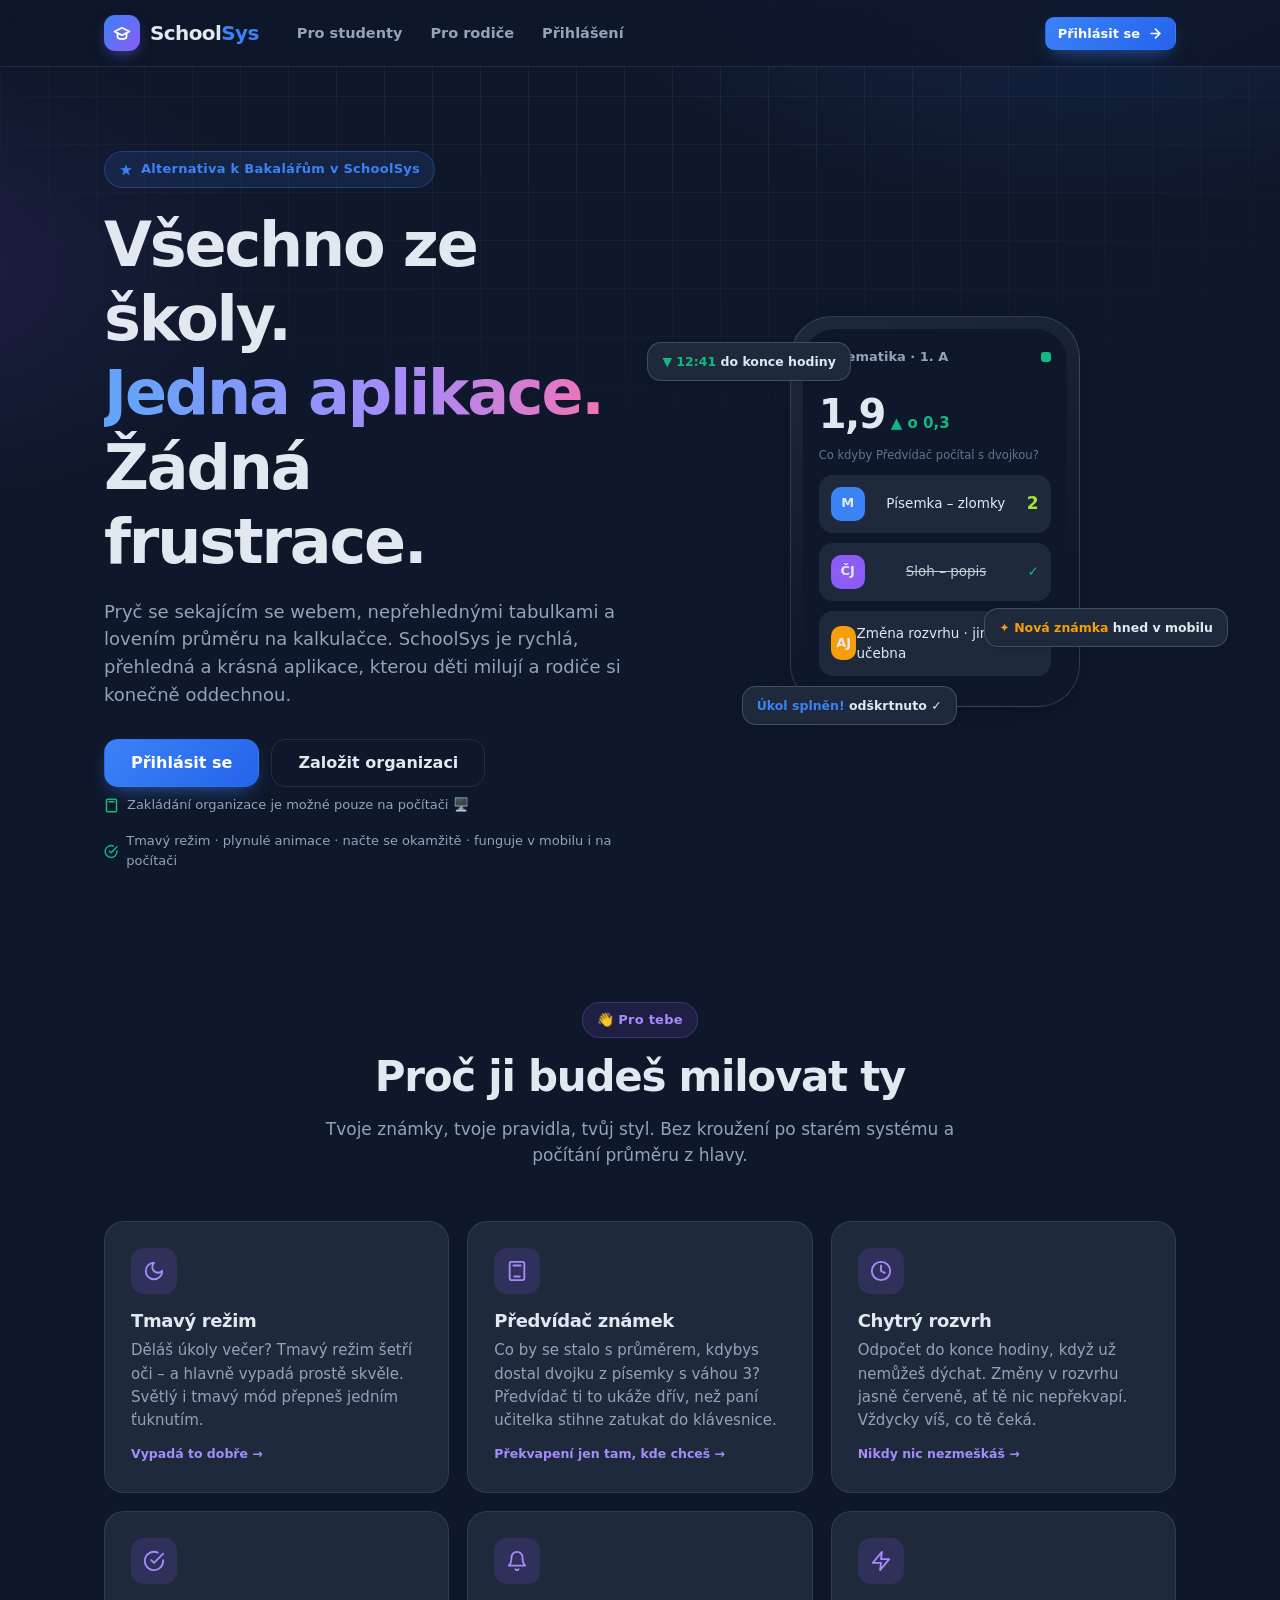
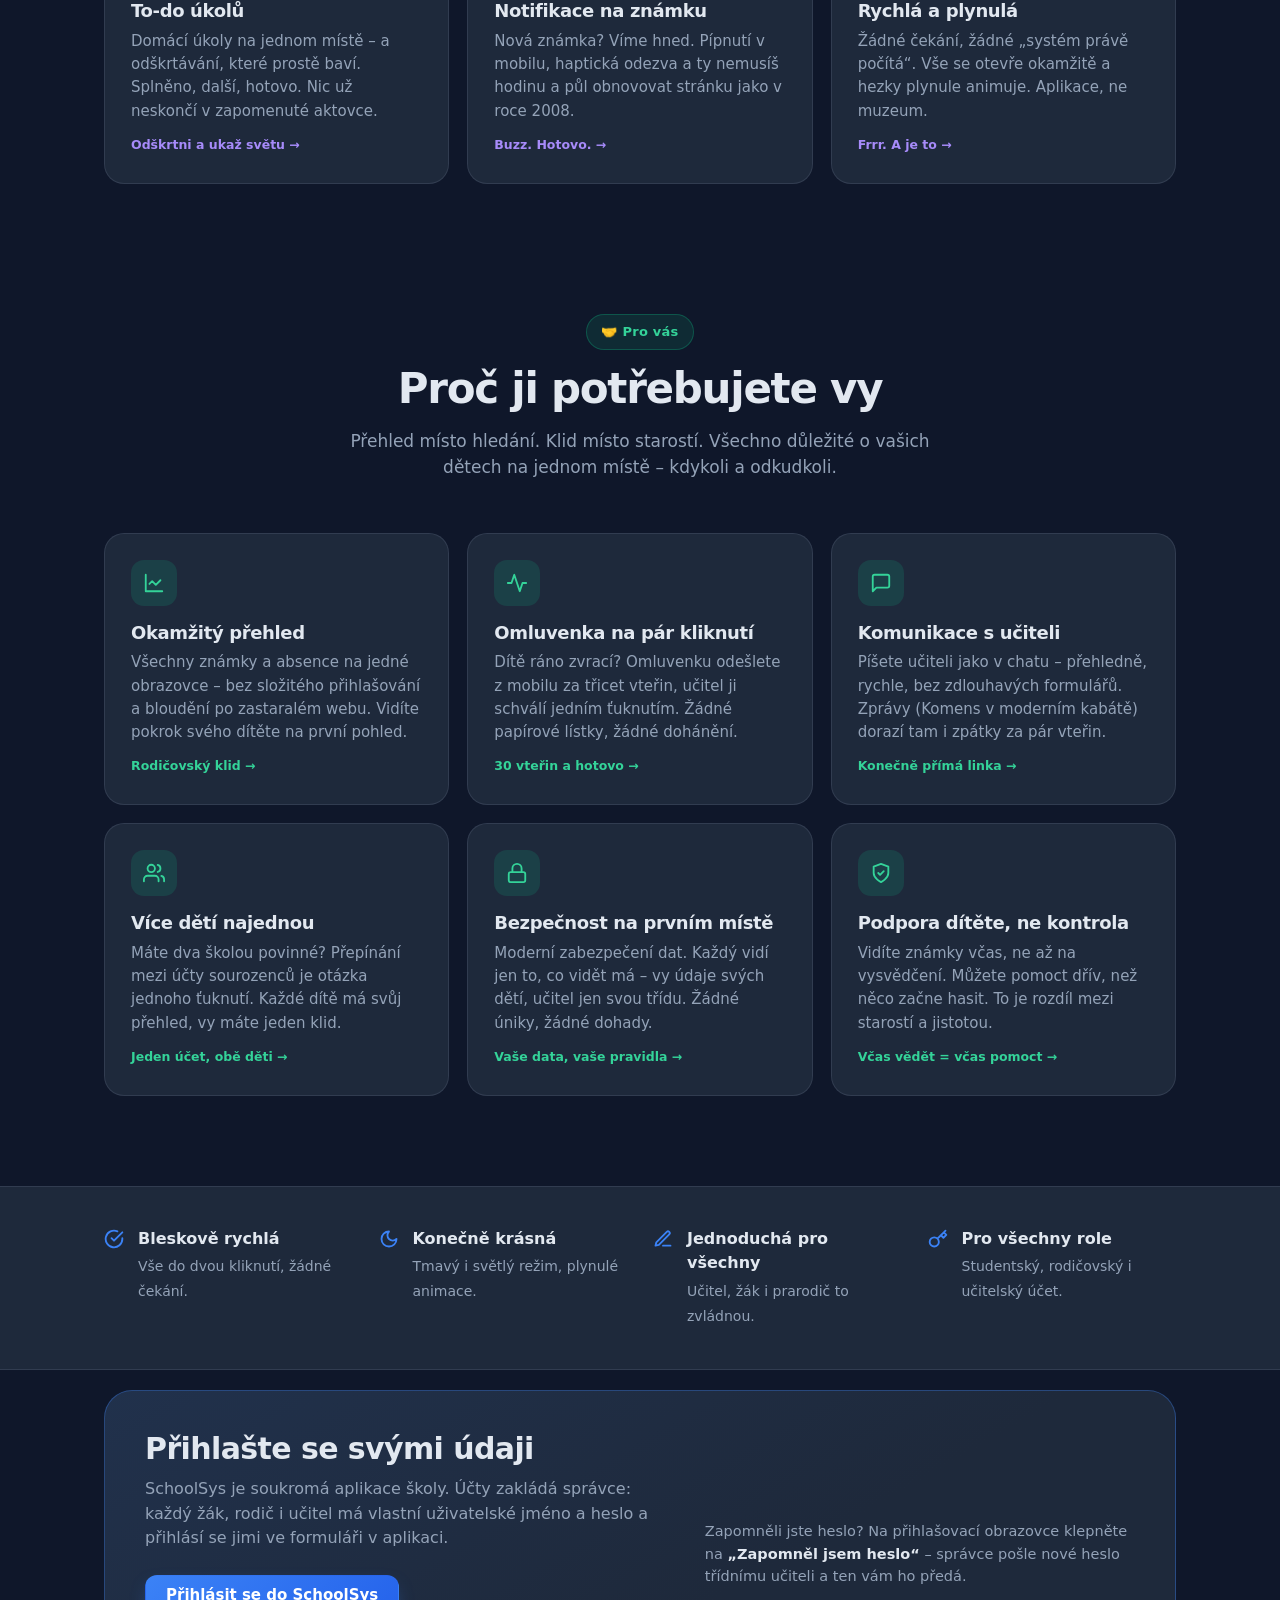
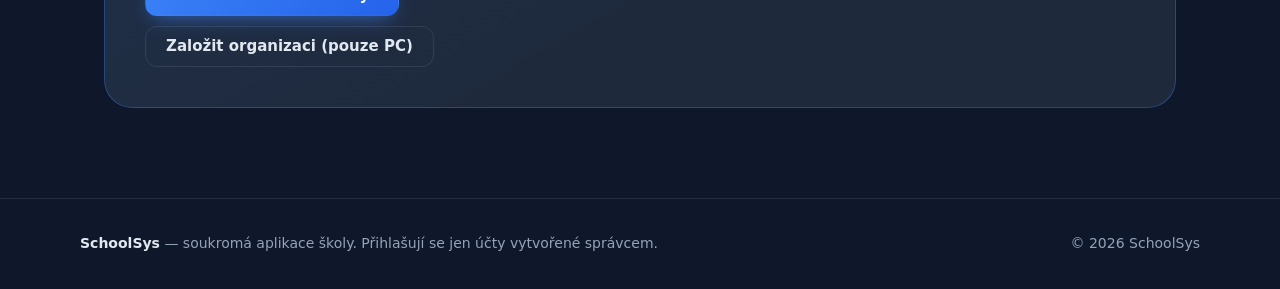
==== index.html @ 69f7406f "Přepracované potvrzení akcí – učitel vidí přehledný zelený box Potvrzeno X / Y s pilulky jmen rodičů" ====
<!DOCTYPE html>
<html lang="cs" data-theme="dark">
<head>
<meta charset="UTF-8">
<meta name="viewport" content="width=device-width, initial-scale=1.0">
<title>SchoolSys – Známky, úkoly a zprávy. Konečně bez frustrace.</title>
<meta name="description" content="SchoolSys je rychlá a krásná alternativa k Bakalářům. Studenti si spočítají průměr jedním ťuknutím, rodiče pošlou omluvenku za pár vteřin, učitelé zapíšou hodinu během přestávky.">
<link rel="stylesheet" href="assets/style.css?v=64">
<link rel="icon" href="data:image/svg+xml,<svg xmlns='http://www.w3.org/2000/svg' viewBox='0 0 100 100'><rect width='100' height='100' rx='26' fill='%233B82F6'/><text x='50' y='68' font-size='52' text-anchor='middle' fill='white' font-family='Arial' font-weight='bold'>S</text></svg>">
<style>
  .store-body ul { margin: 8px 0 0; padding-left: 18px; }
</style>
<script>window.SS_COMMIT_COUNT=45;</script>
</head>
<body class="landing">
<div class="bgfx"></div>
<div class="gridfx"></div>

<header class="lnav">
  <div class="lnav-in">
    <a class="brand" href="#top">
      <span class="logo">
        <svg width="18" height="18" viewBox="0 0 24 24" fill="none" stroke="currentColor" stroke-width="2.4" stroke-linecap="round" stroke-linejoin="round"><path d="M22 10 12 5 2 10l10 5 10-5z"/><path d="M6 12v5c0 1.7 2.7 3 6 3s6-1.3 6-3v-5"/></svg>
      </span>
      <span class="brand-name">School<small>Sys</small></span>
    </a>
    <nav class="lnav-links">
      <a href="#pro-studenty">Pro studenty</a>
      <a href="#pro-rodice">Pro rodiče</a>
      <a href="#demo">Přihlášení</a>
    </nav>
    <div class="lnav-cta">
      <button class="btn btn-primary btn-sm" onclick="location.href='app.html'">
        Přihlásit se
        <svg width="15" height="15" viewBox="0 0 24 24" fill="none" stroke="currentColor" stroke-width="2.5" stroke-linecap="round" stroke-linejoin="round"><path d="M5 12h14"/><path d="m12 5 7 7-7 7"/></svg>
      </button>
    </div>
  </div>
</header>

<!-- ================= HERO ================= -->
<section class="hero" id="top">
  <div>
    <span class="kicker">
      <svg width="14" height="14" viewBox="0 0 24 24" fill="currentColor"><path d="M12 2l2.4 7.2H22l-6 4.6 2.3 7.2-6.3-4.5L5.7 21 8 13.8l-6-4.6h7.6z"/></svg>
      Alternativa k Bakalářům v SchoolSys
    </span>
    <h1>Všechno ze školy.<br><span class="grad">Jedna aplikace.</span><br>Žádná frustrace.</h1>
    <p class="hero-sub">
      Pryč se sekajícím se webem, nepřehlednými tabulkami a lovením průměru na kalkulačce.
      SchoolSys je rychlá, přehledná a krásná aplikace, kterou děti milují a rodiče si konečně oddechnou.
    </p>
    <div class="hero-cta">
      <a class="btn btn-primary btn-lg" href="app.html">Přihlásit se</a>
      <a class="btn btn-ghost btn-lg" href="app.html#/org-request">Založit organizaci</a>
    </div>
    <div class="hero-note" style="margin-top:8px">
      <svg width="15" height="15" viewBox="0 0 24 24" fill="none" stroke="var(--ok)" stroke-width="2.4" stroke-linecap="round" stroke-linejoin="round"><rect x="4" y="2" width="16" height="20" rx="2"/><path d="M8 6h8"/></svg>
      Zakládání organizace je možné pouze na počítači 🖥️
    </div>
    <div class="hero-note">
      <svg width="15" height="15" viewBox="0 0 24 24" fill="none" stroke="var(--ok)" stroke-width="2.4" stroke-linecap="round" stroke-linejoin="round"><path d="M22 11.08V12a10 10 0 1 1-5.93-9.14"/><path d="m22 4-10 10.01-3-3"/></svg>
      Tmavý režim · plynulé animace · načte se okamžitě · funguje v mobilu i na počítači
    </div>
  </div>

  <div class="mock-wrap">
    <div class="mock">
      <div class="mock-screen">
        <div class="mock-top">
          <span class="mock-head">Matematika · 1. A</span>
          <span class="dot"></span>
        </div>
        <div class="mock-avg"><b>1,9</b><span>▲ o 0,3</span></div>
        <div style="font-size:11.5px;color:#64748B;margin-top:2px;">Co kdyby Předvídač počítal s dvojkou?</div>
        <div class="mock-row">
          <span class="subj" style="background:#3B82F6;">M</span>
          <span>Písemka – zlomky</span>
          <span class="g g-2">2</span>
        </div>
        <div class="mock-row">
          <span class="subj" style="background:#8B5CF6;">ČJ</span>
          <span style="opacity:.85;text-decoration:line-through;">Sloh – popis</span>
          <span style="color:#10B981;font-weight:900;">✓</span>
        </div>
        <div class="mock-row">
          <span class="subj" style="background:#F59E0B;">AJ</span>
          <span>Změna rozvrhu · jiná učebna</span>
          <span style="font-size:11px;font-weight:800;color:#FBBF24;">12:41</span>
        </div>
      </div>
    </div>
    <div class="mock-chip c1"><b>▼ 12:41</b> do konce hodiny</div>
    <div class="mock-chip c2"><b>✦ Nová známka</b> hned v mobilu</div>
    <div class="mock-chip c3"><b>Úkol splněn!</b> odškrtnuto ✓</div>
  </div>
</section>

<!-- ================= PRO STUDENTY ================= -->
<section class="sec tone-student" id="pro-studenty">
  <div class="sec-head student-head">
    <span class="kicker">👋 Pro tebe</span>
    <h2>Proč ji budeš milovat ty</h2>
    <p class="sub">Tvoje známky, tvoje pravidla, tvůj styl. Bez kroužení po starém systému a počítání průměru z hlavy.</p>
  </div>
  <div class="feat-grid">
    <div class="feat-card">
      <div class="feat-ic"><svg width="22" height="22" viewBox="0 0 24 24" fill="none" stroke="currentColor" stroke-width="2" stroke-linecap="round" stroke-linejoin="round"><path d="M12 3a6 6 0 0 0 9 9 9 9 0 1 1-9-9Z"/></svg></div>
      <h3>Tmavý režim</h3>
      <p>Děláš úkoly večer? Tmavý režim šetří oči – a hlavně vypadá prostě skvěle. Světlý i tmavý mód přepneš jedním ťuknutím.</p>
      <span class="feat-tag">Vypadá to dobře →</span>
    </div>
    <div class="feat-card">
      <div class="feat-ic"><svg width="22" height="22" viewBox="0 0 24 24" fill="none" stroke="currentColor" stroke-width="2" stroke-linecap="round" stroke-linejoin="round"><rect x="4" y="2" width="16" height="20" rx="2"/><path d="M8 6h8"/><path d="M9 18h6"/></svg></div>
      <h3>Předvídač známek</h3>
      <p>Co by se stalo s průměrem, kdybys dostal dvojku z písemky s váhou 3? Předvídač ti to ukáže dřív, než paní učitelka stihne zatukat do klávesnice.</p>
      <span class="feat-tag">Překvapení jen tam, kde chceš →</span>
    </div>
    <div class="feat-card">
      <div class="feat-ic"><svg width="22" height="22" viewBox="0 0 24 24" fill="none" stroke="currentColor" stroke-width="2" stroke-linecap="round" stroke-linejoin="round"><circle cx="12" cy="12" r="10"/><path d="M12 6v6l4 2"/></svg></div>
      <h3>Chytrý rozvrh</h3>
      <p>Odpočet do konce hodiny, když už nemůžeš dýchat. Změny v rozvrhu jasně červeně, ať tě nic nepřekvapí. Vždycky víš, co tě čeká.</p>
      <span class="feat-tag">Nikdy nic nezmeškáš →</span>
    </div>
    <div class="feat-card">
      <div class="feat-ic"><svg width="22" height="22" viewBox="0 0 24 24" fill="none" stroke="currentColor" stroke-width="2" stroke-linecap="round" stroke-linejoin="round"><path d="M22 11.08V12a10 10 0 1 1-5.93-9.14"/><path d="m22 4-10 10.01-3-3"/></svg></div>
      <h3>To-do úkolů</h3>
      <p>Domácí úkoly na jednom místě – a odškrtávání, které prostě baví. Splněno, další, hotovo. Nic už neskončí v zapomenuté aktovce.</p>
      <span class="feat-tag">Odškrtni a ukaž světu →</span>
    </div>
    <div class="feat-card">
      <div class="feat-ic"><svg width="22" height="22" viewBox="0 0 24 24" fill="none" stroke="currentColor" stroke-width="2" stroke-linecap="round" stroke-linejoin="round"><path d="M6 8a6 6 0 0 1 12 0c0 7 3 9 3 9H3s3-2 3-9"/><path d="M10.3 21a1.94 1.94 0 0 0 3.4 0"/></svg></div>
      <h3>Notifikace na známku</h3>
      <p>Nová známka? Víme hned. Pípnutí v mobilu, haptická odezva a ty nemusíš hodinu a půl obnovovat stránku jako v roce 2008.</p>
      <span class="feat-tag">Buzz. Hotovo. →</span>
    </div>
    <div class="feat-card">
      <div class="feat-ic"><svg width="22" height="22" viewBox="0 0 24 24" fill="none" stroke="currentColor" stroke-width="2" stroke-linecap="round" stroke-linejoin="round"><path d="M13 2 3 14h9l-1 8 10-12h-9l1-8z"/></svg></div>
      <h3>Rychlá a plynulá</h3>
      <p>Žádné čekání, žádné „systém právě počítá“. Vše se otevře okamžitě a hezky plynule animuje. Aplikace, ne muzeum.</p>
      <span class="feat-tag">Frrr. A je to →</span>
    </div>
  </div>
</section>

<!-- ================= PRO RODIČE ================= -->
<section class="sec tone-parent" id="pro-rodice" style="padding-top:40px;">
  <div class="sec-head parent-head">
    <span class="kicker">🤝 Pro vás</span>
    <h2>Proč ji potřebujete vy</h2>
    <p class="sub">Přehled místo hledání. Klid místo starostí. Všechno důležité o vašich dětech na jednom místě – kdykoli a odkudkoli.</p>
  </div>
  <div class="feat-grid">
    <div class="feat-card">
      <div class="feat-ic"><svg width="22" height="22" viewBox="0 0 24 24" fill="none" stroke="currentColor" stroke-width="2" stroke-linecap="round" stroke-linejoin="round"><path d="M3 3v18h18"/><path d="m19 9-5 5-4-4-3 3"/></svg></div>
      <h3>Okamžitý přehled</h3>
      <p>Všechny známky a absence na jedné obrazovce – bez složitého přihlašování a bloudění po zastaralém webu. Vidíte pokrok svého dítěte na první pohled.</p>
      <span class="feat-tag">Rodičovský klid →</span>
    </div>
    <div class="feat-card">
      <div class="feat-ic"><svg width="22" height="22" viewBox="0 0 24 24" fill="none" stroke="currentColor" stroke-width="2" stroke-linecap="round" stroke-linejoin="round"><path d="M22 12h-4l-3 9L9 3l-3 9H2"/></svg></div>
      <h3>Omluvenka na pár kliknutí</h3>
      <p>Dítě ráno zvrací? Omluvenku odešlete z mobilu za třicet vteřin, učitel ji schválí jedním ťuknutím. Žádné papírové lístky, žádné dohánění.</p>
      <span class="feat-tag">30 vteřin a hotovo →</span>
    </div>
    <div class="feat-card">
      <div class="feat-ic"><svg width="22" height="22" viewBox="0 0 24 24" fill="none" stroke="currentColor" stroke-width="2" stroke-linecap="round" stroke-linejoin="round"><path d="M21 15a2 2 0 0 1-2 2H7l-4 4V5a2 2 0 0 1 2-2h14a2 2 0 0 1 2 2z"/></svg></div>
      <h3>Komunikace s učiteli</h3>
      <p>Píšete učiteli jako v chatu – přehledně, rychle, bez zdlouhavých formulářů. Zprávy (Komens v moderním kabátě) dorazí tam i zpátky za pár vteřin.</p>
      <span class="feat-tag">Konečně přímá linka →</span>
    </div>
    <div class="feat-card">
      <div class="feat-ic"><svg width="22" height="22" viewBox="0 0 24 24" fill="none" stroke="currentColor" stroke-width="2" stroke-linecap="round" stroke-linejoin="round"><path d="M17 21v-2a4 4 0 0 0-4-4H5a4 4 0 0 0-4 4v2"/><circle cx="9" cy="7" r="4"/><path d="M23 21v-2a4 4 0 0 0-3-3.87"/><path d="M16 3.13a4 4 0 0 1 0 7.75"/></svg></div>
      <h3>Více dětí najednou</h3>
      <p>Máte dva školou povinné? Přepínání mezi účty sourozenců je otázka jednoho ťuknutí. Každé dítě má svůj přehled, vy máte jeden klid.</p>
      <span class="feat-tag">Jeden účet, obě děti →</span>
    </div>
    <div class="feat-card">
      <div class="feat-ic"><svg width="22" height="22" viewBox="0 0 24 24" fill="none" stroke="currentColor" stroke-width="2" stroke-linecap="round" stroke-linejoin="round"><rect x="3" y="11" width="18" height="11" rx="2"/><path d="M7 11V7a5 5 0 0 1 10 0v4"/></svg></div>
      <h3>Bezpečnost na prvním místě</h3>
      <p>Moderní zabezpečení dat. Každý vidí jen to, co vidět má – vy údaje svých dětí, učitel jen svou třídu. Žádné úniky, žádné dohady.</p>
      <span class="feat-tag">Vaše data, vaše pravidla →</span>
    </div>
    <div class="feat-card">
      <div class="feat-ic"><svg width="22" height="22" viewBox="0 0 24 24" fill="none" stroke="currentColor" stroke-width="2" stroke-linecap="round" stroke-linejoin="round"><path d="M12 22s8-4 8-10V5l-8-3-8 3v7c0 6 8 10 8 10z"/><path d="m9 12 2 2 4-4"/></svg></div>
      <h3>Podpora dítěte, ne kontrola</h3>
      <p>Vidíte známky včas, ne až na vysvědčení. Můžete pomoct dřív, než něco začne hasit. To je rozdíl mezi starostí a jistotou.</p>
      <span class="feat-tag">Včas vědět = včas pomoct →</span>
    </div>
  </div>
</section>

<!-- reassurance -->
<div class="band">
  <div class="band-in">
    <div class="band-item">
      <svg class="band-ic" width="20" height="20" viewBox="0 0 24 24" fill="none" stroke="currentColor" stroke-width="2.2" stroke-linecap="round" stroke-linejoin="round"><path d="m22 4-10 10.01-3-3"/><path d="M22 11.08V12a10 10 0 1 1-5.93-9.14"/></svg>
      <div><b>Bleskově rychlá</b><span>Vše do dvou kliknutí, žádné čekání.</span></div>
    </div>
    <div class="band-item">
      <svg class="band-ic" width="20" height="20" viewBox="0 0 24 24" fill="none" stroke="currentColor" stroke-width="2.2" stroke-linecap="round" stroke-linejoin="round"><path d="M12 3a6 6 0 0 0 9 9 9 9 0 1 1-9-9Z"/></svg>
      <div><b>Konečně krásná</b><span>Tmavý i světlý režim, plynulé animace.</span></div>
    </div>
    <div class="band-item">
      <svg class="band-ic" width="20" height="20" viewBox="0 0 24 24" fill="none" stroke="currentColor" stroke-width="2.2" stroke-linecap="round" stroke-linejoin="round"><path d="M12 20h9"/><path d="M16.5 3.5a2.1 2.1 0 0 1 3 3L7 19l-4 1 1-4Z"/></svg>
      <div><b>Jednoduchá pro všechny</b><span>Učitel, žák i prarodič to zvládnou.</span></div>
    </div>
    <div class="band-item">
      <svg class="band-ic" width="20" height="20" viewBox="0 0 24 24" fill="none" stroke="currentColor" stroke-width="2.2" stroke-linecap="round" stroke-linejoin="round"><path d="M21 2l-2 2m-7.6 7.6a5.5 5.5 0 1 1-7.78 7.78 5.5 5.5 0 0 1 7.78-7.78Zm0 0L15.5 7.5m0 0 3 3L22 7l-3-3m-3.5 3.5L19 4"/></svg>
      <div><b>Pro všechny role</b><span>Studentský, rodičovský i učitelský účet.</span></div>
    </div>
  </div>
</div>

<!-- demo / přihlášení -->
<section class="demo" id="demo">
  <div class="demo-card">
    <div>
      <h2>Přihlašte se svými údaji</h2>
      <p>SchoolSys je soukromá aplikace školy. Účty zakládá správce: každý žák, rodič i učitel má vlastní uživatelské jméno a heslo a přihlásí se jimi ve formuláři v aplikaci.</p>
      <div class="demo-acts">
        <a class="btn btn-primary" href="app.html">Přihlásit se do SchoolSys</a>
        <a class="btn btn-ghost" href="app.html#/org-request">Založit organizaci (pouze PC)</a>
      </div>
    </div>
    <div>
      <p style="font-size:14.5px;color:var(--muted)">Zapomněli jste heslo? Na přihlašovací obrazovce klepněte na <b style="color:var(--text)">„Zapomněl jsem heslo“</b> – správce pošle nové heslo třídnímu učiteli a ten vám ho předá.</p>
    </div>
  </div>
</section>

<footer class="footer">
  <div class="footer-in">
    <span><b style="color:var(--text)">SchoolSys</b> — soukromá aplikace školy. Přihlašují se jen účty vytvořené správcem.</span>
    <span>© 2026 SchoolSys</span>
  </div>
</footer>

<script>
  // smooth scroll for anchor links
  document.querySelectorAll('a[href^="#"]').forEach(a => {
    a.addEventListener('click', e => {
      const el = document.querySelector(a.getAttribute('href'));
      if (el) { e.preventDefault(); el.scrollIntoView({ behavior: 'smooth' }); }
    });
  });
</script>
</body>
</html>
---- assets/style.css ----
/* ============================================================
   SchoolSys — design system
   Dark: bg #0F172A · cards #1E293B · accent #3B82F6
   Light: bg #F1F5F9 · cards #FFFFFF · border #E2E8F0
   ============================================================ */

:root {
  --accent: #3B82F6;
  --accent-2: #8B5CF6;
  --ok: #10B981;
  --bad: #EF4444;
  --warn: #F59E0B;
  --info: #06B6D4;
  --r-sm: 10px;
  --r-md: 14px;
  --r-lg: 20px;
  --r-xl: 28px;
  --shadow: 0 10px 30px -12px rgba(2, 6, 23, 0.45);
  --shadow-sm: 0 2px 10px -4px rgba(2, 6, 23, 0.25);
  --font: "Inter", "Segoe UI", system-ui, -apple-system, Roboto, "Helvetica Neue", Arial, sans-serif;
}

html[data-theme="dark"] {
  --bg: #0F172A;
  --bg-soft: #0B1120;
  --surface: #1E293B;
  --surface-2: #273549;
  --surface-3: #31415a;
  --border: rgba(148, 163, 184, 0.16);
  --text: #E2E8F0;
  --muted: #94A3B8;
  --row-hover: rgba(148, 163, 184, 0.07);
  color-scheme: dark;
}

html[data-theme="light"] {
  --bg: #F1F5F9;
  --bg-soft: #E2E8F0;
  --surface: #FFFFFF;
  --surface-2: #F8FAFC;
  --surface-3: #EEF2F7;
  --border: #E2E8F0;
  --text: #0F172A;
  --muted: #64748B;
  --row-hover: rgba(15, 23, 42, 0.04);
  color-scheme: light;
}

* { box-sizing: border-box; }
html, body { margin: 0; padding: 0; }
body {
  font-family: var(--font);
  background: var(--bg);
  color: var(--text);
  line-height: 1.55;
  -webkit-font-smoothing: antialiased;
  transition: background 0.25s ease, color 0.25s ease;
}
img { max-width: 100%; }
a { color: var(--accent); text-decoration: none; }
button { font-family: inherit; }
h1, h2, h3, h4 { line-height: 1.2; margin: 0; font-weight: 800; letter-spacing: -0.02em; }
p { margin: 0; }
::selection { background: rgba(59, 130, 246, 0.35); }

/* ---------- shared buttons ---------- */
.btn {
  display: inline-flex; align-items: center; justify-content: center; gap: 8px;
  border: 1px solid transparent; cursor: pointer; white-space: nowrap;
  font-weight: 700; font-size: 15px; line-height: 1;
  padding: 12px 20px; border-radius: 12px;
  transition: transform 0.12s ease, background 0.15s ease, box-shadow 0.15s ease, border-color 0.15s ease, color 0.15s ease;
  user-select: none;
}
.btn:active { transform: translateY(1px) scale(0.99); }
.btn-primary { background: linear-gradient(135deg, var(--accent), #2563EB); color: #fff; box-shadow: 0 8px 20px -8px rgba(59,130,246,0.7); }
.btn-primary:hover { filter: brightness(1.08); }
.btn-ghost { background: transparent; color: var(--text); border-color: var(--border); }
.btn-ghost:hover { background: var(--surface-2); }
.btn-soft { background: var(--surface-2); color: var(--text); }
.btn-soft:hover { background: var(--surface-3); }
.btn-ok { background: var(--ok); color: #fff; }
.btn-ok:hover { filter: brightness(1.05); }
.btn-bad { background: var(--bad); color: #fff; }
.btn-bad:hover { filter: brightness(1.08); }
.btn-sm { padding: 8px 12px; font-size: 13px; border-radius: 9px; }
.btn-lg { padding: 15px 26px; font-size: 16px; border-radius: 14px; }
.btn[disabled] { opacity: 0.45; pointer-events: none; }
.icon-btn {
  display: inline-flex; align-items: center; justify-content: center;
  width: 38px; height: 38px; border-radius: 10px; cursor: pointer;
  background: var(--surface-2); color: var(--text); border: 1px solid var(--border);
  transition: background 0.15s ease;
}
.icon-btn:hover { background: var(--surface-3); }
.icon-btn.sm { width: 30px; height: 30px; border-radius: 8px; }

/* ---------- chips / badges ---------- */
.chip {
  display: inline-flex; align-items: center; gap: 6px;
  padding: 5px 11px; border-radius: 999px; font-size: 12.5px; font-weight: 700;
  background: var(--surface-2); color: var(--muted); border: 1px solid var(--border);
}
.chip-ok { background: rgba(16,185,129,0.14); color: var(--ok); border-color: transparent; }
.chip-bad { background: rgba(239,68,68,0.14); color: var(--bad); border-color: transparent; }
.chip-warn { background: rgba(245,158,11,0.14); color: var(--warn); border-color: transparent; }
.chip-info { background: rgba(6,182,212,0.14); color: var(--info); border-color: transparent; }
.chip-accent { background: rgba(59,130,246,0.14); color: var(--accent); border-color: transparent; }
/* barevná čipka učebny v rozvrhu (zkratka typu „A607“) */
.room-chip {
  display: inline-flex; align-items: center; justify-content: center;
  border-radius: 7px; color: #fff; font-weight: 800; letter-spacing: 0.3px;
  vertical-align: middle; line-height: 1; white-space: nowrap; flex: 0 0 auto;
}
.badge-dot { position: relative; }
.badge-dot::after {
  content: attr(data-n); position: absolute; top: -4px; right: -6px;
  background: var(--bad); color: #fff; font-size: 10.5px; font-weight: 800;
  border-radius: 999px; padding: 1px 5px; min-width: 15px; text-align: center;
}

/* ---------- landing ---------- */
.landing { min-height: 100vh; }
.landing .bgfx {
  position: fixed; inset: 0; z-index: -2;
  background:
    radial-gradient(900px 500px at 85% -10%, rgba(59,130,246,0.16), transparent 60%),
    radial-gradient(700px 400px at -10% 30%, rgba(139,92,246,0.12), transparent 60%),
    var(--bg);
}
.landing .gridfx {
  position: fixed; inset: 0; z-index: -1; opacity: 0.5; pointer-events: none;
  background-image: linear-gradient(var(--border) 1px, transparent 1px), linear-gradient(90deg, var(--border) 1px, transparent 1px);
  background-size: 48px 48px;
  mask-image: radial-gradient(ellipse 90% 70% at 50% 0%, black 30%, transparent 75%);
  -webkit-mask-image: radial-gradient(ellipse 90% 70% at 50% 0%, black 30%, transparent 75%);
}
.lnav {
  position: sticky; top: 0; z-index: 50; backdrop-filter: blur(14px);
  background: color-mix(in srgb, var(--bg) 78%, transparent);
  border-bottom: 1px solid var(--border);
}
.lnav-in { max-width: 1120px; margin: 0 auto; padding: 14px 24px; display: flex; align-items: center; gap: 18px; }
.brand { display: flex; align-items: center; gap: 10px; font-weight: 900; font-size: 20px; letter-spacing: -0.03em; color: var(--text); }
.brand .logo {
  width: 36px; height: 36px; border-radius: 11px; display: grid; place-items: center; color: #fff;
  background: linear-gradient(135deg, #3B82F6, #8B5CF6);
  box-shadow: 0 6px 16px -6px rgba(99, 102, 241, 0.8);
}
.brand small { color: var(--accent); font-size: inherit; }   /* stejné písmo jako School – žádné zmenšování */
.brand .brand-name { display: inline-flex; align-items: baseline; }
.lnav-links { display: flex; gap: 4px; margin-left: 8px; }
.lnav-links a { color: var(--muted); font-weight: 600; font-size: 14.5px; padding: 8px 12px; border-radius: 9px; }
.lnav-links a:hover { color: var(--text); background: var(--surface-2); }
.lnav-cta { margin-left: auto; display: flex; gap: 10px; align-items: center; }

.hero { max-width: 1120px; margin: 0 auto; padding: 84px 24px 40px; display: grid; grid-template-columns: 1.05fr 0.95fr; gap: 56px; align-items: center; }
.kicker {
  display: inline-flex; align-items: center; gap: 8px; padding: 7px 14px; border-radius: 999px;
  background: rgba(59,130,246,0.12); color: var(--accent); font-weight: 800; font-size: 13px;
  border: 1px solid rgba(59,130,246,0.3); margin-bottom: 20px; letter-spacing: 0.02em;
}
.hero h1 { font-size: clamp(38px, 5.2vw, 62px); font-weight: 900; letter-spacing: -0.035em; }
.hero h1 .grad { background: linear-gradient(90deg, #60A5FA, #A78BFA 60%, #F472B6); -webkit-background-clip: text; background-clip: text; color: transparent; }
.hero-sub { font-size: 18px; color: var(--muted); margin-top: 18px; max-width: 520px; }
.hero-cta { display: flex; gap: 12px; margin-top: 30px; flex-wrap: wrap; align-items: center; }
.hero-note { margin-top: 16px; font-size: 13px; color: var(--muted); display: flex; gap: 8px; align-items: center; }

/* phone mock */
.mock-wrap { position: relative; }
.mock {
  width: 290px; margin: 0 auto; border-radius: 42px; padding: 12px; position: relative;
  background: linear-gradient(160deg, #1E293B, #0F172A 70%);
  border: 1px solid rgba(148,163,184,0.25); box-shadow: var(--shadow);
  animation: floaty 6s ease-in-out infinite;
}
@keyframes floaty { 0%,100% { transform: translateY(0) rotate(-0.4deg); } 50% { transform: translateY(-12px) rotate(0.6deg); } }
.mock-screen { border-radius: 32px; background: #0F172A; padding: 18px 16px; color: #E2E8F0; overflow: hidden; }
.mock-top { display: flex; justify-content: space-between; align-items: center; margin-bottom: 16px; }
.mock-top .dot { width: 10px; height: 10px; border-radius: 3px; background: #10B981; }
.mock-head { font-size: 13px; color: #94A3B8; font-weight: 700; }
.mock-avg { display: flex; align-items: baseline; gap: 6px; }
.mock-avg b { font-size: 40px; font-weight: 900; letter-spacing: -0.04em; }
.mock-avg span { color: #10B981; font-weight: 800; font-size: 15px; }
.mock-row { display: flex; justify-content: space-between; align-items: center; padding: 12px; border-radius: 14px; background: #1E293B; margin-top: 10px; font-size: 13.5px; }
.mock-row .subj { width: 34px; height: 34px; border-radius: 10px; display: grid; place-items: center; font-weight: 900; font-size: 13px; }
.mock-row .g { font-weight: 900; font-size: 17px; }
.g-1 { color: #34D399; } .g-2 { color: #A3E635; } .g-3 { color: #FBBF24; } .g-4 { color: #F87171; } .g-5 { color: #EF4444; }
.mock-chip { position: absolute; background: #1E293B; border: 1px solid rgba(148,163,184,0.3); padding: 9px 14px; border-radius: 14px; font-size: 12.5px; font-weight: 700; color: #E2E8F0; box-shadow: var(--shadow-sm); animation: floaty 5s ease-in-out infinite; }
.mock-chip.c1 { top: 26px; left: -46px; } .mock-chip.c1 b { color: #10B981; }
.mock-chip.c2 { bottom: 60px; right: -52px; animation-delay: 1.4s; } .mock-chip.c2 b { color: #F59E0B; }
.mock-chip.c3 { bottom: -18px; left: 10%; animation-delay: 2.6s; } .mock-chip.c3 b { color: #3B82F6; }

/* sections */
.sec { max-width: 1120px; margin: 0 auto; padding: 90px 24px; }
.sec-head { text-align: center; max-width: 640px; margin: 0 auto 52px; }
.sec-head .sub { color: var(--muted); margin-top: 14px; font-size: 17px; }
.sec-head h2 { font-size: clamp(28px, 3.6vw, 42px); letter-spacing: -0.03em; }
.sec-head .kicker { margin-bottom: 14px; }
.student-head .kicker { background: rgba(139,92,246,0.12); color: #A78BFA; border-color: rgba(139,92,246,0.3); }
.parent-head .kicker { background: rgba(16,185,129,0.12); color: #34D399; border-color: rgba(16,185,129,0.3); }

.feat-grid { display: grid; grid-template-columns: repeat(auto-fit, minmax(300px, 1fr)); gap: 18px; }
.feat-card {
  background: var(--surface); border: 1px solid var(--border); border-radius: var(--r-lg);
  padding: 26px; transition: transform 0.18s ease, border-color 0.18s ease, box-shadow 0.18s ease;
}
.feat-card:hover { transform: translateY(-4px); border-color: rgba(59,130,246,0.4); box-shadow: var(--shadow); }
.feat-ic {
  width: 46px; height: 46px; border-radius: 13px; display: grid; place-items: center; margin-bottom: 16px;
}
.feat-card h3 { font-size: 18px; margin-bottom: 8px; }
.feat-card p { color: var(--muted); font-size: 15px; }
.tone-student .feat-ic { background: rgba(139,92,246,0.16); color: #A78BFA; }
.tone-parent .feat-ic { background: rgba(16,185,129,0.16); color: #34D399; }
.feat-tag { display: inline-block; margin-top: 12px; font-size: 12.5px; font-weight: 800; }
.tone-student .feat-tag { color: #A78BFA; }
.tone-parent .feat-tag { color: #34D399; }

/* reassurance band */
.band { background: var(--surface); border-block: 1px solid var(--border); }
.band-in { max-width: 1120px; margin: 0 auto; padding: 40px 24px; display: grid; grid-template-columns: repeat(auto-fit, minmax(220px, 1fr)); gap: 26px; }
.band-item { display: flex; gap: 14px; align-items: flex-start; }
.band-ic { color: var(--accent); flex: 0 0 auto; margin-top: 2px; }
.band-item b { display: block; margin-bottom: 3px; }
.band-item span { color: var(--muted); font-size: 14px; }

/* demo box */
.demo { max-width: 1120px; margin: 0 auto; padding: 20px 24px 90px; }
.demo-card {
  background: linear-gradient(150deg, color-mix(in srgb, var(--accent) 9%, var(--surface)), var(--surface) 60%);
  border: 1px solid rgba(59,130,246,0.35); border-radius: var(--r-xl); padding: 40px;
  display: grid; grid-template-columns: 1.1fr 0.9fr; gap: 34px; align-items: center;
}
.demo-card h2 { font-size: clamp(22px, 2.6vw, 30px); }
.demo-card p { color: var(--muted); margin-top: 10px; }
.demo-acts { display: flex; gap: 10px; flex-wrap: wrap; margin-top: 24px; }
.cred-list { list-style: none; margin: 0; padding: 0; font-size: 14px; display: grid; gap: 10px; }
.cred-list li { display: flex; align-items: center; gap: 10px; background: var(--surface); border: 1px solid var(--border); padding: 10px 14px; border-radius: 12px; }
.cred-list .k { font-weight: 800; color: var(--accent); min-width: 104px; }
.cred-list code { background: var(--surface-2); padding: 2px 8px; border-radius: 6px; font-size: 13px; color: var(--text); }
.footer { border-top: 1px solid var(--border); padding: 34px 24px; color: var(--muted); font-size: 14px; }
.footer-in { max-width: 1120px; margin: 0 auto; display: flex; justify-content: space-between; gap: 18px; flex-wrap: wrap; }
details.store { margin-top: 18px; font-size: 14px; }
details.store summary { cursor: pointer; font-weight: 700; color: var(--accent); }
.store-body { background: var(--surface); border: 1px solid var(--border); border-radius: 14px; padding: 18px; margin-top: 10px; color: var(--muted); }
.store-body b { color: var(--text); }

/* ---------- app shell ---------- */
.topbar {
  position: sticky; top: 0; z-index: 40;
  display: flex; align-items: center; gap: 14px;
  padding: 10px 18px; background: var(--surface); border-bottom: 1px solid var(--border);
  backdrop-filter: blur(12px);
}
.topbar .brand { font-size: 17px; }
.topbar .brand .logo { width: 30px; height: 30px; border-radius: 9px; font-size: 15px; }
.user-pill { margin-left: auto; display: flex; align-items: center; gap: 10px; }
.ava {
  width: 34px; height: 34px; border-radius: 50%; display: grid; place-items: center;
  font-weight: 900; font-size: 14px; color: #fff;
  background: linear-gradient(135deg, #3B82F6, #8B5CF6);
}
.user-meta { line-height: 1.2; text-align: right; }
.user-meta b { display: block; font-size: 13.5px; }
.user-meta span { font-size: 11.5px; color: var(--muted); font-weight: 600; }

.layout { display: grid; grid-template-columns: 236px 1fr; min-height: calc(100vh - 58px); }
.sidebar {
  border-right: 1px solid var(--border); background: var(--surface);
  padding: 16px 12px; position: sticky; top: 58px; height: calc(100vh - 58px); overflow-y: auto;
}
.side-label { font-size: 11px; font-weight: 800; text-transform: uppercase; letter-spacing: 0.09em; color: var(--muted); padding: 12px 12px 6px; }
.nav-item {
  display: flex; align-items: center; gap: 11px; width: 100%; text-align: left;
  padding: 10px 12px; border-radius: 11px; color: var(--muted); font-weight: 700; font-size: 14.5px;
  background: transparent; border: none; cursor: pointer; margin-bottom: 2px;
  transition: background 0.13s ease, color 0.13s ease;
}
.nav-item svg { flex: 0 0 auto; }
.nav-item:hover { background: var(--surface-2); color: var(--text); }
.nav-item.active { background: rgba(59,130,246,0.14); color: var(--accent); }
.nav-item .nav-n { margin-left: auto; }

/* ☰ menu na mobilu: tlačítko vedle loga + zatemnění za zásuvkou */
.nav-menu-btn { display: none; }
.nav-backdrop {
  position: fixed; inset: 0; z-index: 74; background: rgba(2, 6, 23, 0.55);
  opacity: 0; pointer-events: none; transition: opacity 0.2s ease;
}
body.nav-open .nav-backdrop { opacity: 1; pointer-events: auto; }

.main { padding: 26px 28px 60px; min-width: 0; }
.page-head { display: flex; align-items: flex-end; justify-content: space-between; gap: 16px; margin-bottom: 22px; flex-wrap: wrap; }
.page-head h1 { font-size: 26px; }
.page-head .sub { color: var(--muted); margin-top: 4px; font-size: 14.5px; }
.page-acts { display: flex; gap: 10px; flex-wrap: wrap; }

/* cards & grids */
.card { background: var(--surface); border: 1px solid var(--border); border-radius: var(--r-md); padding: 20px; }
.card + .card { margin-top: 16px; }
.card-title { font-size: 15.5px; font-weight: 800; display: flex; align-items: center; gap: 8px; margin-bottom: 14px; flex-wrap: wrap; row-gap: 6px; }
.grid { display: grid; gap: 16px; }
.grid-2 { grid-template-columns: repeat(auto-fit, minmax(320px, 1fr)); }
.grid-3 { grid-template-columns: repeat(auto-fit, minmax(250px, 1fr)); }
.grid-4 { grid-template-columns: repeat(auto-fit, minmax(180px, 1fr)); }
.stat {
  background: var(--surface); border: 1px solid var(--border); border-radius: var(--r-md);
  padding: 18px; display: flex; gap: 14px; align-items: center;
}
.stat .s-ic { width: 42px; height: 42px; border-radius: 12px; display: grid; place-items: center; flex: 0 0 auto; }
.stat b { font-size: 24px; display: block; line-height: 1.1; letter-spacing: -0.02em; }
.stat span { color: var(--muted); font-size: 12.5px; font-weight: 600; }

.avg-big { font-size: 34px; font-weight: 900; letter-spacing: -0.04em; line-height: 1; }
.delta-up { color: var(--ok); font-weight: 800; }
.delta-down { color: var(--bad); font-weight: 800; }

/* tables */
.tbl-wrap { overflow-x: auto; }
table.tbl { width: 100%; border-collapse: collapse; font-size: 14px; min-width: 560px; }
.tbl th { text-align: left; font-size: 12px; text-transform: uppercase; letter-spacing: 0.06em; color: var(--muted); font-weight: 800; padding: 9px 10px; border-bottom: 1px solid var(--border); white-space: nowrap; }
.tbl td { padding: 10px; border-bottom: 1px solid var(--border); vertical-align: middle; }
.tbl tbody tr:hover { background: var(--row-hover); }
.tbl .num { text-align: center; font-weight: 800; }
.tbl .grade-big { display: inline-grid; place-items: center; width: 30px; height: 30px; border-radius: 9px; font-weight: 900; font-size: 15px; background: var(--surface-2); }

/* grade colors */
.grad-1 { color: #34D399; } .grad-2 { color: #A3E635; } .grad-3 { color: #FBBF24; }
.grad-4 { color: #F87171; } .grad-5 { color: #EF4444; }
.g-cell { display: inline-grid; place-items: center; min-width: 32px; height: 32px; padding: 0 6px; border-radius: 8px; font-weight: 900; background: var(--surface-2); cursor: pointer; border: 1px solid var(--border); transition: transform .1s ease, border-color .12s ease; }
.g-cell:hover { transform: scale(1.12); border-color: var(--accent); }
.g-cell.sel { border-color: var(--accent); box-shadow: 0 0 0 2px rgba(59,130,246,0.35); }
.g-cell.s-n { font-size: 11px; }
.g-letter { font-weight: 900; }

/* attendance statuses */
.st-p { color: var(--ok); }
.st-a { color: var(--bad); }
.st-l { color: var(--warn); }
.st-e { color: var(--info); }
.att-pill { display: inline-flex; align-items: center; justify-content: center; min-width: 74px; height: 30px; padding: 0 10px; border-radius: 9px; font-size: 12.5px; font-weight: 800; cursor: pointer; border: 1px solid transparent; }
.att-pill.p { background: rgba(16,185,129,0.14); color: var(--ok); }
.att-pill.a { background: rgba(239,68,68,0.14); color: var(--bad); }
.att-pill.l { background: rgba(245,158,11,0.14); color: var(--warn); }
.att-pill.e { background: rgba(6,182,212,0.14); color: var(--info); }

/* forms */
.field { display: flex; flex-direction: column; gap: 6px; margin-bottom: 12px; }
.field label { font-size: 13px; font-weight: 700; color: var(--muted); }
.field input, .field select, .field textarea, input.txt, select.sel, textarea.ta {
  background: var(--surface-2); border: 1px solid var(--border); color: var(--text);
  border-radius: 10px; padding: 10px 12px; font-size: 14.5px; font-family: inherit; outline: none;
  min-height: 44px; line-height: 1.3;
  transition: border-color .15s ease, box-shadow .15s ease;
}
/* kompaktní výběry uvnitř tabulek zůstanou malé */
select.sel.g-sel, select.sel.rt-cell { min-height: auto; }
input.txt.rt-time { min-height: 36px; }
textarea.ta { min-height: 44px; }
.field input:focus, .field select:focus, .field textarea:focus, input.txt:focus, select.sel:focus, textarea.ta:focus { border-color: var(--accent); box-shadow: 0 0 0 3px rgba(59,130,246,0.2); }
.field-row { display: grid; grid-template-columns: 1fr 1fr; gap: 12px; }
.field-row-3 { display: grid; grid-template-columns: repeat(3, 1fr); gap: 12px; }
.form-row-btns { display: flex; gap: 10px; margin-top: 8px; flex-wrap: wrap; }

/* login */
.login-wrap { min-height: 100vh; display: grid; place-items: center; padding: 30px 18px; }
.login-card { width: 100%; max-width: 430px; }
.login-brand { display: flex; justify-content: center; margin-bottom: 8px; }
.login-card h1 { text-align: center; font-size: 24px; margin-bottom: 4px; }
.login-sub { text-align: center; color: var(--muted); font-size: 14.5px; margin-bottom: 22px; }
.demo-logins { margin-top: 18px; border-top: 1px dashed var(--border); padding-top: 16px; }
.demo-logins b { font-size: 12.5px; color: var(--muted); display: block; margin-bottom: 10px; }
.demo-btn {
  width: 100%; display: flex; align-items: center; justify-content: space-between; gap: 10px;
  background: var(--surface-2); border: 1px solid var(--border); border-radius: 12px;
  padding: 11px 14px; margin-bottom: 8px; cursor: pointer; color: var(--text); text-align: left; font-size: 14px;
  transition: border-color .15s ease, transform .1s ease;
}
.demo-btn:hover { border-color: var(--accent); transform: translateX(2px); }
.demo-btn .who { display: flex; gap: 10px; align-items: center; font-weight: 700; }
.demo-btn .who span { color: var(--muted); font-weight: 600; font-size: 12.5px; display: block; }
.demo-btn .go { color: var(--accent); font-weight: 900; }

/* lists / rows */
.list { display: grid; gap: 10px; }
.list-row {
  display: flex; align-items: center; gap: 12px; background: var(--surface);
  border: 1px solid var(--border); border-radius: 12px; padding: 13px 15px;
}
.list-row:hover { border-color: rgba(59,130,246,0.4); }
.list-row .grow { flex: 1; min-width: 0; }
.list-row .row-title { font-weight: 800; font-size: 14.5px; }
.list-row .row-sub { color: var(--muted); font-size: 13px; margin-top: 2px; }
.subj-badge { width: 36px; height: 36px; border-radius: 10px; display: grid; place-items: center; font-weight: 900; font-size: 13px; color: #fff; flex: 0 0 auto; }

/* message bubbles */
.thread { display: flex; flex-direction: column; gap: 10px; }
.msg { max-width: 78%; padding: 11px 15px; border-radius: 15px; font-size: 14.5px; line-height: 1.45; }
.msg.me { align-self: flex-end; background: linear-gradient(135deg, #3B82F6, #2563EB); color: #fff; border-bottom-right-radius: 5px; }
.msg.them { align-self: flex-start; background: var(--surface-2); border: 1px solid var(--border); border-bottom-left-radius: 5px; }
.msg .meta { font-size: 11px; opacity: 0.75; margin-top: 5px; display: flex; gap: 8px; align-items: center; }
.read-tick { color: #BFDBFE; }
.compose { display: flex; gap: 10px; margin-top: 16px; }
.compose textarea { flex: 1; resize: none; }

/* pills for recipients */
/* ---- Žák · Známky (karty, akordeon, předvídač) ---- */
.zk-grid3 { display: grid; grid-template-columns: repeat(3, 1fr); gap: 16px; align-items: start; }
.zk-panel { background: var(--surface); border: 1px solid var(--border); border-radius: 14px; padding: 14px; }
.zk-panel-title { font-weight: 900; font-size: 15px; margin-bottom: 10px; color: var(--accent); }
.zk-list { display: grid; gap: 10px; }
.zk-card { display: flex; align-items: center; gap: 12px; background: var(--surface); border: 1px solid var(--border); border-left: 4px solid var(--accent); border-radius: 12px; padding: 11px 13px; }
.zk-card.zk-plan { border-left-color: var(--warn); opacity: .85; }
.zk-grade { display: inline-grid; place-items: center; min-width: 38px; height: 38px; border-radius: 10px; font-weight: 900; font-size: 17px; background: var(--surface-2); border: 1px solid var(--border); }
.zk-grade.sm { min-width: 30px; height: 30px; font-size: 14px; border-radius: 8px; }
.zk-grade.grad-1 { color: #10B981; border-color: rgba(16,185,129,.4); background: rgba(16,185,129,.1); }
.zk-grade.grad-2 { color: #84CC16; border-color: rgba(132,204,22,.4); background: rgba(132,204,22,.1); }
.zk-grade.grad-3 { color: #F59E0B; border-color: rgba(245,158,11,.4); background: rgba(245,158,11,.1); }
.zk-grade.grad-4 { color: #F97316; border-color: rgba(249,115,22,.4); background: rgba(249,115,22,.1); }
.zk-grade.grad-5 { color: #EF4444; border-color: rgba(239,68,68,.4); background: rgba(239,68,68,.1); }
.zk-mid { flex: 1; min-width: 0; }
.zk-subj { font-weight: 800; font-size: 14px; color: var(--accent); }
.zk-title { font-size: 13.5px; font-weight: 600; }
.zk-note { font-size: 11.5px; color: var(--muted); margin-top: 2px; }
.zk-meta { text-align: right; font-size: 12px; color: var(--muted); display: grid; gap: 2px; }
.zk-w { color: var(--accent); font-weight: 700; }
.zk-acc { background: var(--surface); border: 1px solid var(--border); border-radius: 12px; margin-bottom: 10px; overflow: hidden; }
.zk-acc-head { display: flex; align-items: center; gap: 10px; width: 100%; padding: 13px 14px; background: none; border: 0; cursor: pointer; text-align: left; }
.zk-acc-subj { font-weight: 900; font-size: 14.5px; }
.zk-acc-meta { margin-left: auto; font-size: 12.5px; color: var(--muted); white-space: nowrap; }
.zk-acc-meta b { color: var(--text); }
.zk-chev { transition: transform .15s ease; color: var(--muted); }
.zk-acc.open .zk-chev { transform: rotate(90deg); }
.zk-acc-body { display: none; border-top: 1px solid var(--border); }
.zk-acc.open .zk-acc-body { display: block; }
.zk-row { display: flex; align-items: center; gap: 11px; padding: 10px 14px; border-bottom: 1px solid var(--border); }
.zk-row:last-child { border-bottom: 0; }
.zk-subpick { display: flex; flex-wrap: wrap; gap: 7px; padding: 12px 14px; }
.zk-pred-box { background: var(--surface); border: 1px solid var(--border); border-radius: 12px; padding: 13px 14px; margin-bottom: 10px; }
.zk-lbl { font-size: 11.5px; font-weight: 800; text-transform: uppercase; letter-spacing: .04em; color: var(--muted); margin: 8px 0 6px; }
.zk-lbl:first-child { margin-top: 0; }
.zk-seg { display: flex; flex-wrap: wrap; gap: 6px; }
.zk-seg-b { min-width: 42px; height: 38px; padding: 0 10px; border-radius: 9px; border: 1px solid var(--border); background: var(--surface-2); color: var(--text); font-weight: 800; font-size: 14.5px; cursor: pointer; }
.zk-seg-b.on { background: var(--accent); border-color: var(--accent); color: #fff; }
.zk-seg-b.wb { min-width: 36px; height: 32px; font-size: 13px; }
.zk-avgbar { display: flex; justify-content: space-between; gap: 10px; background: rgba(59,130,246,.12); border: 1px solid rgba(59,130,246,.35); border-radius: 10px; padding: 11px 14px; font-size: 14px; }
.zk-avgbar b { font-size: 16px; }
@media (max-width: 980px) { .zk-grid3 { grid-template-columns: 1fr; } }
/* ---- Heslo s okem ---- */
.pass-wrap { position: relative; display: flex; }
.pass-wrap input { flex: 1; padding-right: 44px !important; }
.pass-eye { position: absolute; right: 6px; top: 50%; transform: translateY(-50%); background: none; border: 0; cursor: pointer; color: var(--muted); display: grid; place-items: center; width: 34px; height: 34px; border-radius: 8px; }
.pass-eye:hover { color: var(--accent); background: var(--surface-2); }
/* ---- Mobil: docházka karty ---- */
.mob-abs-list { display: grid; gap: 10px; }
.mob-abs { border: 1px solid var(--border); border-radius: 11px; padding: 11px 12px; }
.mob-abs.risk { border-color: var(--bad); }
.mob-abs-head { display: flex; align-items: center; gap: 10px; }
.mob-abs-break { margin-top: 7px; font-size: 12.5px; color: var(--muted); padding-left: 44px; }
/* ---- Mobil/obecně: řádek login/heslo ---- */
.mob-cred-line { display: flex; align-items: center; gap: 10px; padding: 9px 0; border-bottom: 1px solid var(--border); }
.mob-cred-line:last-child { border-bottom: 0; }
.mob-cred-line > span { min-width: 64px; font-weight: 800; font-size: 13px; color: var(--muted); }
.mob-cred-line code.mono { flex: 1; word-break: break-all; }
/* ---- Mobil: karty v Resetování hesel ---- */
.mob-cred { border: 1px solid var(--border); border-radius: 11px; padding: 12px 13px; margin-bottom: 10px; }
.mob-cred-head { display: flex; align-items: center; gap: 10px; margin-bottom: 6px; }
.mob-cred-logins { border-top: 1px dashed var(--border); padding-top: 4px; }
.mob-cred-btns { display: flex; flex-direction: column; gap: 8px; margin-top: 10px; }
.mob-cred-btns .btn { width: 100%; }
@media (min-width: 1024px) {
  .mob-cred-btns { flex-direction: row; }
  .mob-cred-btns .btn { width: auto; flex: 0 0 auto; }
}
/* ---- Modál: tlačítka pod sebou na mobilu ---- */
.modal-btn-col { display: flex; flex-direction: column; gap: 9px; }
.modal-btn-col .btn { width: 100%; }
@media (min-width: 1024px) {
  .modal-btn-col { flex-direction: row; flex-wrap: wrap; }
  .modal-btn-col .btn { width: auto; }
}
.rcpt-pill {
  display: inline-flex; align-items: center; gap: 7px; padding: 8px 13px; border-radius: 999px;
  background: var(--surface-2); border: 1px solid var(--border); cursor: pointer;
  font-size: 13.5px; font-weight: 700; color: var(--muted);
}
.rcpt-pill.active { background: rgba(59,130,246,0.16); border-color: var(--accent); color: var(--accent); }
.rcpt-row { display: flex; gap: 8px; flex-wrap: wrap; margin-bottom: 14px; }

/* schedule day pills: swipeable single row (no orphaned wrap on mobile) */
.day-pills { flex-wrap: nowrap; overflow-x: auto; scrollbar-width: none; -webkit-overflow-scrolling: touch; padding-bottom: 4px; margin-bottom: 10px; }
.day-pills::-webkit-scrollbar { display: none; }
.day-pills .rcpt-pill { flex: 0 0 auto; white-space: nowrap; }

/* schedule */
.day-grid { display: grid; gap: 8px; }
.lesson {
  display: grid; grid-template-columns: 74px auto minmax(0, 1fr); gap: 14px; align-items: center;
  background: var(--surface); border: 1px solid var(--border); border-radius: 13px; padding: 12px 16px;
  position: relative; overflow: hidden;
}
.lesson .grow { min-width: 0; }
.lesson .time { font-size: 12px; color: var(--muted); font-weight: 700; line-height: 1.4; }
.lesson .subj-badge { width: 42px; height: 42px; }
.lesson.now { border-color: var(--accent); background: linear-gradient(90deg, rgba(59,130,246,0.12), var(--surface)); }
.lesson .count { font-weight: 900; font-size: 14px; }
.lesson .prog { position: absolute; left: 0; bottom: 0; height: 3px; background: var(--accent); }
.lesson.sub { border-color: rgba(245,158,11,0.55); background: rgba(245,158,11,0.08); }
.lesson.free { opacity: 0.55; }
/* změna v rozvrhu (odpadlá / změna) = výrazná červená */
.lesson.chg { border-color: rgba(239,68,68,0.6); background: rgba(239,68,68,0.07); }
.lesson.chg .prog { background: var(--bad); }
/* drobné ikonky před zkratkou předmětu v rozvrhu: ✓ zapsáno, 📖 úkol, ! písemka */
.l-badge-cell { display: flex; align-items: center; gap: 6px; min-width: 0; flex: 0 0 auto; }
.l-ics { display: flex; flex-direction: column; gap: 3px; flex: 0 0 auto; }
.l-ic {
  width: 20px; height: 20px; border-radius: 6px; display: grid; place-items: center;
  font-size: 11px; font-weight: 900; line-height: 1; border: 1px solid transparent;
}
.l-ic.g-ok { background: rgba(16,185,129,0.16); color: var(--ok); }
.l-ic.g-book { background: rgba(59,130,246,0.16); color: var(--accent); }
.l-ic.g-bad { background: rgba(239,68,68,0.18); color: var(--bad); }
/* blokace mobilních zařízení */
.device-block {
  position: fixed; inset: 0; z-index: 999; display: grid; place-items: center;
  background: var(--bg); padding: 24px; text-align: center;
}
.device-block-in { max-width: 460px; }
.device-block-ic {
  width: 68px; height: 68px; border-radius: 20px; margin: 0 auto 18px; display: grid; place-items: center;
  background: rgba(245,158,11,0.14); color: var(--warn); border: 1px solid rgba(245,158,11,0.35);
}
.device-block h1 { font-size: 24px; margin-bottom: 10px; }
.device-block p { color: var(--muted); font-size: 15px; }

/* tabs */
.tabs { display: flex; gap: 6px; border-bottom: 1px solid var(--border); margin-bottom: 18px; overflow-x: auto; }
.tab {
  padding: 10px 16px; font-weight: 700; font-size: 14px; color: var(--muted); cursor: pointer;
  border-bottom: 2.5px solid transparent; margin-bottom: -1px; white-space: nowrap; background: none; border-top: none; border-left: none; border-right: none;
}
.tab.active { color: var(--accent); border-bottom-color: var(--accent); }

/* modal + toast */
.overlay { position: fixed; inset: 0; background: rgba(2, 6, 23, 0.6); backdrop-filter: blur(3px); z-index: 90; display: grid; place-items: center; padding: 20px; animation: fadeIn 0.15s ease; }
.modal { background: var(--surface); border: 1px solid var(--border); border-radius: var(--r-lg); padding: 22px; width: 100%; max-width: 520px; max-height: 86vh; overflow-y: auto; box-shadow: var(--shadow); animation: popIn 0.18s ease; }
.modal.wide { max-width: 720px; }
.modal h3 { margin-bottom: 14px; font-size: 19px; }
@keyframes fadeIn { from { opacity: 0; } }
@keyframes popIn { from { opacity: 0; transform: scale(0.96) translateY(8px); } }
#toasts { position: fixed; top: 74px; right: 16px; z-index: 120; display: grid; gap: 10px; max-width: 340px; }
.toast {
  background: var(--surface); border: 1px solid var(--border); border-left: 4px solid var(--accent);
  border-radius: 12px; padding: 12px 16px; font-size: 14px; font-weight: 600; box-shadow: var(--shadow);
  animation: slideInT 0.22s ease; display: flex; gap: 10px; align-items: center;
}
.toast.ok { border-left-color: var(--ok); } .toast.bad { border-left-color: var(--bad); } .toast.warn { border-left-color: var(--warn); }
@keyframes slideInT { from { opacity: 0; transform: translateY(-10px); } }

.empty { text-align: center; color: var(--muted); padding: 34px 16px; font-size: 14.5px; }
.empty b { display: block; color: var(--text); font-size: 16px; margin-bottom: 4px; }

.risk { background: rgba(239,68,68,0.1); }
.warn-line { display: flex; gap: 8px; align-items: center; background: rgba(245,158,11,0.1); border: 1px solid rgba(245,158,11,0.35); color: #FBBF24; border-radius: 12px; padding: 10px 14px; font-size: 13.5px; font-weight: 600; margin-bottom: 12px; }
.ok-line { display: flex; gap: 8px; align-items: center; background: rgba(16,185,129,0.1); border: 1px solid rgba(16,185,129,0.35); color: #34D399; border-radius: 12px; padding: 10px 14px; font-size: 13.5px; font-weight: 600; margin-bottom: 12px; }

.seg { display: inline-flex; background: var(--surface-2); border: 1px solid var(--border); border-radius: 11px; padding: 3px; gap: 2px; }
.seg button { border: none; background: transparent; color: var(--muted); font-weight: 700; font-size: 13px; padding: 7px 13px; border-radius: 8px; cursor: pointer; }
.seg button.on { background: var(--surface); color: var(--accent); box-shadow: var(--shadow-sm); }

.small-note { font-size: 12.5px; color: var(--muted); margin-top: 8px; }

/* výběr barvy předmětu (kroužky) */
.subj-col {
  width: 30px; height: 30px; border-radius: 50%; border: 2px solid transparent; cursor: pointer;
  padding: 0; flex: 0 0 auto; transition: transform .12s ease, box-shadow .12s ease;
  box-shadow: 0 0 0 1px rgba(0,0,0,.25);
}
.subj-col:hover { transform: scale(1.15); }
.subj-col.sel { box-shadow: 0 0 0 2.5px var(--surface), 0 0 0 4.5px var(--accent); transform: scale(1.1); }
.mono { font-family: ui-monospace, "Cascadia Mono", Consolas, monospace; }

::-webkit-scrollbar { width: 10px; height: 10px; }
::-webkit-scrollbar-thumb { background: var(--surface-3); border-radius: 999px; }
::-webkit-scrollbar-track { background: transparent; }

/* ============================================================
   RESPONZIVITA – tablet a mobil
   ============================================================ */
.nav-item { position: relative; } /* pro odznáček notifikace u spodní lišty */

/* --- střední: tablet / mobil na šířku ----------------------- */
@media (max-width: 980px) {
  .hero { grid-template-columns: 1fr; padding-top: 48px; gap: 56px; text-align: center; }
  .hero-sub { margin-inline: auto; }
  .hero-cta { justify-content: center; }
  .hero-note { justify-content: center; }
  .mock-wrap { order: -1; }
  .sec { padding: 60px 18px; }
  .demo { padding: 14px 18px 56px; }
  .demo-card { grid-template-columns: 1fr; padding: 26px 20px; }
  .demo-card h2 { font-size: 24px; }
  /* plovoucí „notifikační“ čipy zůstanou v tabletové šířce u telefonu, ať nic nepřetéká ven */
  .mock-chip.c1 { left: calc(50% - 145px - 26px); top: 12px; }
  .mock-chip.c2 { right: calc(50% - 145px - 26px); }
  .mock-chip.c3 { left: calc(50% - 100px); }

  /* aplikace: jedna sloupec, navigace = pás pod horní lištou */
  .layout { grid-template-columns: 1fr; }
  /* horní lišta se v užším okně zalomí – ikonky se nikdy nepřekrývají (i na PC/tabletu) */
  .topbar { flex-wrap: wrap; row-gap: 6px; padding: 8px 12px; gap: 8px; }
  .topbar .brand { flex-shrink: 1; min-width: 0; white-space: nowrap; }
  .user-pill { flex-shrink: 0; margin-left: auto; }
  .icon-btn { width: 36px; height: 36px; }
  .sidebar {
    position: sticky; top: 57px; z-index: 30; height: auto;
    display: flex; align-items: center; gap: 4px;
    overflow-x: auto; overflow-y: hidden;
    border-right: none; border-bottom: 1px solid var(--border);
    padding: 6px 8px; scrollbar-width: none;
    -webkit-overflow-scrolling: touch; scroll-snap-type: x proximity;
  }
  .sidebar::-webkit-scrollbar { display: none; }
  .side-label { display: none; }
  .nav-item {
    flex: 0 0 auto; width: auto; min-height: 44px; padding: 10px 14px;
    font-size: 13.5px; scroll-snap-align: start;
  }
  .nav-item.active { box-shadow: inset 0 0 0 1px rgba(59,130,246,0.45); }
  .main { padding: 20px 16px 54px; }
  .page-head h1 { font-size: 23px; }
}

/* --- telefon na výšku: navigace dole, velké cíle pro palec --- */
@media (max-width: 640px) {
  .lnav-links { display: none; }
  .lnav-in { padding: 12px 14px; gap: 10px; }
  .hero { padding: 34px 16px 10px; gap: 44px; }
  .hero h1 { font-size: 38px; }
  .hero-sub { font-size: 16px; }
  .mock { max-width: calc(100vw - 32px); }
  .mock-chip.c1 { left: calc(50% - 155px); top: 6px; }
  .mock-chip.c2 { right: calc(50% - 155px); }
  .mock-chip.c3 { left: calc(50% - 92px); bottom: -10px; }
  .demo-acts .btn { flex: 1 1 auto; justify-content: center; }

  /* horní lišta – kompaktní; při velkém množství ikonek se zalomí na 2. řádek,
     nikdy se nepřekrývají */
  .topbar { padding: 6px 8px; gap: 6px; row-gap: 6px; flex-wrap: wrap; }
  .topbar .brand { font-size: 15px; flex-shrink: 1; min-width: 0; }
  .topbar .brand .logo { width: 27px; height: 27px; }
  .user-pill { gap: 5px; flex-shrink: 0; margin-left: auto; }
  .user-meta { display: none; }
  .ava { width: 28px; height: 28px; font-size: 12px; }
  .icon-btn { width: 35px; height: 35px; }

  /* navigace = zásuvka zleva; otevře ji ☰ vedle loga, zavře křížek/pozadí/Esc */
  .nav-menu-btn { display: inline-flex; }
  .sidebar {
    position: fixed; top: 0; left: 0; bottom: 0; z-index: 80;
    width: min(300px, 86vw); height: 100%;
    display: flex; flex-direction: column; align-items: stretch; justify-content: flex-start;
    gap: 2px; overflow-y: auto; overflow-x: hidden;
    padding: calc(16px + env(safe-area-inset-top)) 12px calc(28px + env(safe-area-inset-bottom));
    border-right: 1px solid var(--border);
    background: var(--surface);
    transform: translateX(-108%);
    transition: transform 0.22s ease;
    box-shadow: 22px 0 46px -22px rgba(2, 6, 23, 0.65);
  }
  body.nav-open .sidebar { transform: translateX(0); }
  .side-label { display: block; font-size: 11px; padding: 4px 12px 10px; }
  .nav-item {
    flex: none; width: 100%; min-width: 0; min-height: 48px;
    flex-direction: row; gap: 12px; justify-content: flex-start;
    padding: 12px 13px; font-size: 14.5px; font-weight: 700; letter-spacing: 0;
    border-radius: 12px; text-align: left;
  }
  .nav-item svg { width: 19px; height: 19px; }
  .nav-item span { display: block; max-width: none; overflow: visible; white-space: normal; line-height: 1.25; }
  .nav-item .nav-n { margin-left: auto; position: static; }
  .nav-item.active { background: rgba(59,130,246,0.16); color: var(--accent); box-shadow: none; }
  .nav-item:hover { background: var(--surface-2); color: var(--text); }

  .main { padding: 14px 12px calc(30px + env(safe-area-inset-bottom)); }
  .page-head { flex-direction: column; align-items: stretch; gap: 12px; margin-bottom: 18px; }
  .page-head h1 { font-size: 21px; }
  .page-head .sub { font-size: 13.5px; }
  .page-acts { width: 100%; display: grid; grid-template-columns: repeat(auto-fit, minmax(140px, 1fr)); gap: 8px; }
  .page-acts .btn { width: 100%; }
  .page-acts .txt, .page-acts .sel { width: 100% !important; }

  .card { padding: 16px 14px; }
  .stat { padding: 14px; }
  .stat b { font-size: 21px; }
  .grid { gap: 12px; }
  .grid-3, .grid-4 { grid-template-columns: repeat(auto-fit, minmax(150px, 1fr)); }
  .field-row, .field-row-3 { grid-template-columns: 1fr; }
  .list-row { padding: 12px; gap: 10px; flex-wrap: wrap; }
  .list-row .row-title { font-size: 13.5px; }
  .lesson { grid-template-columns: 56px auto minmax(0, 1fr); gap: 10px; padding: 12px 10px; }
  .lesson .time { font-size: 11px; }
  .lesson .subj-badge { width: 36px; height: 36px; }
  .tabs { margin-bottom: 14px; }
  .tab { padding: 9px 12px; }
  .rcpt-row { gap: 6px; }
  .rcpt-pill { min-height: 38px; padding: 8px 12px; font-size: 13px; }
  .small-note { font-size: 12px; }

  /* tlačítka = velké dotykové plochy; hlavní akce přes celou šířku */
  .btn { min-height: 46px; padding: 12px 16px; font-size: 15.5px; border-radius: 13px; }
  .btn-sm { min-height: 40px; padding: 9px 13px; font-size: 13.5px; }
  .main form > .btn-primary:not(.btn-sm), .card > .btn-primary:not(.btn-sm) { width: 100%; }
  .seg { flex-wrap: wrap; }
  .seg button { min-height: 40px; }
  .compose .btn-primary { width: auto; }
  .field input, .field select, .field textarea, input.txt, select.sel, textarea.ta { font-size: 16px; padding: 12px; }
  .field-row .field { min-width: 0; }
  .exc-hrs label { flex: 1 1 auto; justify-content: center; padding: 10px 8px; }

  /* modál = bottom sheet */
  .overlay { align-items: flex-end; padding: 0; }
  .modal { width: 100%; max-width: none; max-height: 88vh; border-radius: 22px 22px 0 0; padding: 20px 16px calc(20px + env(safe-area-inset-bottom)); animation: sheetUp 0.22s ease; }
  .modal.wide { max-width: none; }
  .modal h3 { font-size: 18px; }
  @keyframes sheetUp { from { transform: translateY(60px); opacity: 0.4; } }
  @keyframes fadeIn { from { opacity: 0; } }
  @keyframes popIn { from { opacity: 0; transform: scale(0.96) translateY(8px); } }

  #toasts { left: 12px; right: 12px; top: calc(60px + env(safe-area-inset-top)); max-width: none; }
  .toast { font-size: 13.5px; padding: 11px 14px; }

  .login-wrap { padding: 14px 12px 20px; }
  .login-card { padding: 22px 16px; }
  .demo-btn { padding: 13px 14px; font-size: 15px; }
  .msg { max-width: 92%; }
}
@media (max-width: 400px) {
  .grid-3, .grid-4 { grid-template-columns: repeat(auto-fit, minmax(150px, 1fr)); gap: 8px; }
  /* na nejúžších displejích se dvousloupcové karty vyskládají pod sebe, ať nic nepřetéká ven */
  .grid-2 { grid-template-columns: 1fr; }
  .statMini b, .stat b { font-size: 19px; }
  .card-title { font-size: 14.5px; }
}



/* učitel i ostatní role mají na mobilu všechny sekce v zásuvce (☰) */
.dock-more { display: none !important; }

/* mobilní doladění specifických komponent */
@media (max-width: 640px) {
  .at-set { gap: 5px; }
  .at-btn { width: 38px; height: 38px; font-size: 14px; border-radius: 10px; }
  .at-leg { gap: 10px 14px; font-size: 11px; }
  .tbl th { padding: 10px 8px; }
  .tbl td { padding: 12px 8px; }
  .att-txt { display: block; max-width: 130px; overflow: hidden; text-overflow: ellipsis; white-space: nowrap; }
  .avg-big { font-size: 28px; }
  .abs-cell { min-width: 46px; }
  #notif-box { top: auto; bottom: 78px; right: 10px; left: 10px; width: auto; }
  .thread { max-height: 46vh; }
}

/* ---------- docházka: ikonky stavů v třídní knize ---------- */
.at-set { display: inline-flex; gap: 4px; align-items: center; flex-wrap: wrap; }
.at-btn { width: 32px; height: 32px; border-radius: 9px; border: 1.5px solid var(--border); background: transparent; color: var(--muted); font-weight: 900; font-size: 13px; line-height: 1; display: inline-grid; place-items: center; cursor: pointer; padding: 0; transition: transform .1s ease, border-color .12s ease, background .12s ease; }
.at-btn:hover { transform: scale(1.08); border-color: var(--accent); color: var(--accent); }
.at-btn.on { border-color: transparent; color: #fff; box-shadow: 0 2px 10px rgba(0,0,0,.18); }
.at-btn.p.on { background: var(--accent); }
.at-btn.x.on { background: var(--bad); }
.at-btn.d.on { background: var(--warn); }
.att-txt { font-size: 12px; font-weight: 800; white-space: nowrap; }
.at-leg { display: flex; gap: 16px; flex-wrap: wrap; font-size: 12px; color: var(--muted); margin: 2px 0 12px; }
.at-leg b { display: inline-flex; align-items: center; gap: 6px; font-weight: 800; color: var(--text); }
.leg-ic { width: 22px; height: 22px; border-radius: 6px; display: inline-grid; place-items: center; line-height: 1; font-size: 12px; font-weight: 900; color: #fff; flex: 0 0 auto; transform: translateY(1.5px); }
.leg-ic.lp { background: var(--accent); }
.leg-ic.lx { background: var(--bad); }
.leg-ic.ld { background: var(--warn); }
.abs-cell { font-variant-numeric: tabular-nums; font-weight: 800; text-align: center; white-space: nowrap; }
.exc-hrs { display: flex; flex-wrap: wrap; gap: 6px; margin-top: 10px; }
.exc-hrs label { display: inline-flex; align-items: center; gap: 6px; background: var(--surface-2); border: 1px solid var(--border); border-radius: 9px; padding: 6px 10px; font-size: 12.5px; font-weight: 700; cursor: pointer; user-select: none; }
.exc-hrs label:hover { border-color: var(--accent); }
.exc-hrs input { accent-color: var(--accent); margin: 0; }
.abs-chip { font-size: 11px; font-weight: 800; }
/* červený kroužek nepřečtených zpráv u konverzace v seznamu */
.unread-dot { background: var(--bad); color: #fff; border-radius: 99px; min-width: 19px; height: 19px; padding: 0 6px; font-size: 10.5px; font-weight: 900; display: inline-flex; align-items: center; justify-content: center; line-height: 1; box-shadow: 0 0 0 2px var(--surface); }

/* ================= MOBILNÍ LAUNCHER (žák/rodič na telefonu) ================= */
.m-home { max-width: 560px; margin: 0 auto; padding: 6px 10px 28px; }
.m-hero { display: flex; flex-direction: column; align-items: center; gap: 5px; padding: 14px 12px 20px; text-align: center; }
.m-ava { width: 64px; height: 64px; border-radius: 20px; display: grid; place-items: center; font-weight: 900; font-size: 26px; color: #fff; box-shadow: 0 10px 26px rgba(59,130,246,.35); }
.m-hero b { font-size: 19px; font-weight: 800; color: var(--text); }
.m-hero span { color: var(--muted); font-size: 13px; }
.m-grid { display: grid; grid-template-columns: repeat(3, 1fr); gap: 16px 8px; }
.m-tile { position: relative; display: flex; flex-direction: column; align-items: center; gap: 8px; background: transparent; border: 0; padding: 4px 2px; cursor: pointer; font-family: inherit; }
.m-ico { width: 58px; height: 58px; border-radius: 18px; display: grid; place-items: center; color: #fff; box-shadow: 0 8px 18px rgba(0,0,0,.35); transition: transform .15s ease; }
.m-tile:active .m-ico { transform: scale(.92); }
.m-lbl { font-size: 12px; font-weight: 700; color: var(--text); text-align: center; line-height: 1.25; }
.m-n { position: absolute; top: -2px; right: calc(50% - 36px); min-width: 18px; height: 18px; border-radius: 99px; background: var(--bad); color: #fff; font-size: 11px; font-weight: 900; display: grid; place-items: center; padding: 0 5px; box-shadow: 0 2px 6px rgba(239,68,68,.5); }
@media (max-width: 374px) {
  .m-grid { gap: 12px 4px; }
  .m-ico { width: 52px; height: 52px; border-radius: 16px; }
  .m-lbl { font-size: 11.5px; }
}
/* režim aplikace: žádný postranní panel – navigace je přes launcher a Zpět */
body[data-mob="1"] .layout { grid-template-columns: 1fr; }
body[data-mob="1"] .sidebar { display: none !important; }
body[data-mob="1"] .nav-backdrop { display: none !important; }
/* TABLET (768–1023 px): větší dlaždice ve 4 sloupcích, prostornější rozložení */
@media (min-width: 768px) and (max-width: 1023px) {
  .m-home { max-width: 680px; padding: 16px 20px 40px; }
  .m-hero { padding: 20px 12px 30px; gap: 7px; }
  .m-ava { width: 80px; height: 80px; border-radius: 24px; font-size: 32px; }
  .m-hero b { font-size: 22px; }
  .m-hero span { font-size: 14px; }
  .m-grid { grid-template-columns: repeat(4, 1fr); gap: 26px 16px; }
  .m-ico { width: 74px; height: 74px; border-radius: 22px; }
  .m-lbl { font-size: 13.5px; }
  .m-n { right: calc(50% - 42px); min-width: 20px; height: 20px; font-size: 12px; }
  .main { padding: 22px 26px 60px; }
}

/* ================= UČITEL NA MOBILU – výrazná obrazovka ================= */
.teacher-block { min-height: 100vh; display: grid; place-items: center; padding: 20px; background: radial-gradient(1100px 560px at 15% -10%, rgba(239,68,68,.16), transparent 60%), radial-gradient(900px 500px at 110% 115%, rgba(139,92,246,.14), transparent 55%), var(--bg); }
.teacher-block-in { max-width: 430px; text-align: center; background: var(--surface); border: 1px solid rgba(239,68,68,.4); border-radius: 22px; padding: 30px 24px; box-shadow: 0 20px 60px rgba(0,0,0,.45); }
.tb-ring { width: 64px; height: 64px; margin: 0 auto 14px; border-radius: 50%; display: grid; place-items: center; color: #fff; background: linear-gradient(135deg,#F43F5E,#BE123C); box-shadow: 0 10px 26px rgba(244,63,94,.4); }
.teacher-block h1 { font-size: 21px; margin-bottom: 10px; color: var(--text); }
.teacher-block p { color: var(--muted); font-size: 14.5px; line-height: 1.55; }
.tb-btn { margin-top: 16px; }

/* ================= Pololetní klasifikace + Docházka: mobilní karty ================= */
.pol-pc { display: block; }
.pol-mob { display: none; }
.pol-row { border: 1px solid var(--border); border-radius: 14px; padding: 12px; margin-bottom: 10px; background: var(--surface-2); }
.pol-subj { display: flex; align-items: center; gap: 10px; margin-bottom: 10px; font-size: 14.5px; }
.pol-subj .subj-badge { flex: 0 0 auto; }
.pol-sems { display: flex; gap: 10px; flex-wrap: wrap; }
.pol-sem { flex: 1; min-width: 96px; background: var(--surface); border: 1px solid var(--border); border-radius: 12px; padding: 8px 10px; text-align: center; }
.pol-sem-tag { font-size: 10.5px; font-weight: 800; letter-spacing: .06em; text-transform: uppercase; color: var(--muted); margin-bottom: 5px; }
@media (max-width: 760px) {
  .pol-pc { display: none; }
  .pol-mob { display: block; }
}

/* ---- Compose okno zprávy (nový styl) ---- */
.compose {
  display: flex; gap: 10px; margin-top: 16px;
  background: var(--surface-2); border: 1px solid var(--border);
  border-radius: 14px; padding: 10px;
}
.compose:focus-within { border-color: var(--accent); box-shadow: 0 0 0 3px rgba(59, 130, 246, .14); }
.compose textarea {
  flex: 1; resize: none; background: transparent; border: 0; outline: none;
  color: var(--text); font: inherit; font-size: 14.5px; padding: 6px 4px; min-height: 44px;
}
.compose textarea::placeholder { color: var(--muted); }
.compose .btn { flex: 0 0 auto; width: 46px; height: 46px; border-radius: 12px; display: grid; place-items: center; padding: 0; }

/* ---- Váha v Předvídači: jeden řádek s posuvem (mobil) ---- */
.zk-seg-scroll {
  flex-wrap: nowrap; overflow-x: auto; scrollbar-width: thin;
  -webkit-overflow-scrolling: touch; padding-bottom: 6px; margin-bottom: 2px;
}
.zk-seg-scroll .zk-seg-b { flex: 0 0 auto; }
@media (min-width: 981px) { .zk-seg-scroll { flex-wrap: wrap; overflow: visible; } }

/* ---- Kategorie Změny (žák + rodič): karty změn rozvrhu ---- */
.chg-list { display: grid; gap: 10px; margin-top: 14px; }
.chg-item { background: var(--surface-2); border: 1px solid var(--border); border-radius: 14px; padding: 12px 14px; }
.chg-item.chg-bad { border-color: rgba(239, 68, 68, .45); }
.chg-item.chg-good { border-color: rgba(34, 197, 94, .45); }
.chg-head { display: flex; align-items: center; justify-content: space-between; gap: 10px; flex-wrap: wrap; }
.chg-date { font-weight: 800; font-size: 13.5px; }
.chg-detail { margin-top: 6px; font-size: 14px; color: var(--text); line-height: 1.5; }
.chg-reason { display: block; margin-top: 4px; font-size: 12.5px; color: var(--muted); }

/* ---- Písmenná značka změny u hodiny v rozvrhu (S/O/M/P/Z) ---- */
.l-ic.chg-mark { background: var(--bad); color: #fff; font-size: 12px; width: 22px; height: 22px; border-radius: 7px; }

/* ---- Rozklikávací legenda značek změn v Rozvrhu ---- */
.leg-acc { margin-top: 16px; }
.leg-acc .zk-acc-subj { display: inline-flex; align-items: center; gap: 7px; font-size: 14px; }
.leg-list { display: grid; gap: 10px; padding: 13px 14px; }
.leg-row { display: flex; align-items: flex-start; gap: 10px; }
.leg-row .chg-mark { flex: 0 0 auto; margin-top: 1px; }
.leg-txt { display: grid; gap: 2px; min-width: 0; }
.leg-txt b { font-size: 13.5px; }
.leg-txt span { font-size: 12.5px; color: var(--muted); line-height: 1.5; }
.leg-note { font-size: 12px; color: var(--muted); border-top: 1px dashed var(--border); padding-top: 10px; }
.leg-note b { color: var(--text); }

/* ---- Nadcházející (akce + úkoly) v Přehledu rodiče ---- */
.p-up-grid { display: grid; grid-template-columns: 1fr 1fr; gap: 16px; margin-top: 10px; }
@media (max-width: 900px) { .p-up-grid { grid-template-columns: 1fr; } }

/* ---- Potvrzení rodičů u akce (učitel) ---- */
.ack-box { margin-top: 10px; background: var(--surface-2); border: 1px solid var(--border); border-radius: 10px; padding: 10px 12px; }
.ack-box.ack-ok { border-color: rgba(16, 185, 129, .45); background: rgba(16, 185, 129, .07); }
.ack-head { display: flex; align-items: center; justify-content: space-between; gap: 8px; font-size: 12.5px; font-weight: 800; text-transform: uppercase; letter-spacing: .02em; color: var(--muted); }
.ack-head span { display: inline-flex; align-items: center; gap: 7px; white-space: nowrap; }
.ack-box.ack-ok .ack-head { color: var(--ok); }
.ack-head b { color: var(--text); font-size: 14px; white-space: nowrap; }
.ack-names { display: flex; flex-wrap: wrap; gap: 6px; margin-top: 8px; }
.ack-pill { background: rgba(16,185,129,.14); color: var(--ok); border: 1px solid rgba(16,185,129,.35); border-radius: 99px; padding: 3px 10px; font-size: 12px; font-weight: 700; }

/* ---- Potvrzený chip rodiče (vlastní řádek, výrazný) ---- */
.ack-mine { margin-top: 10px; display: flex; align-items: center; gap: 8px; background: rgba(16,185,129,.1); border: 1px solid rgba(16,185,129,.4); border-radius: 10px; padding: 9px 12px; font-size: 13px; font-weight: 800; color: var(--ok); }
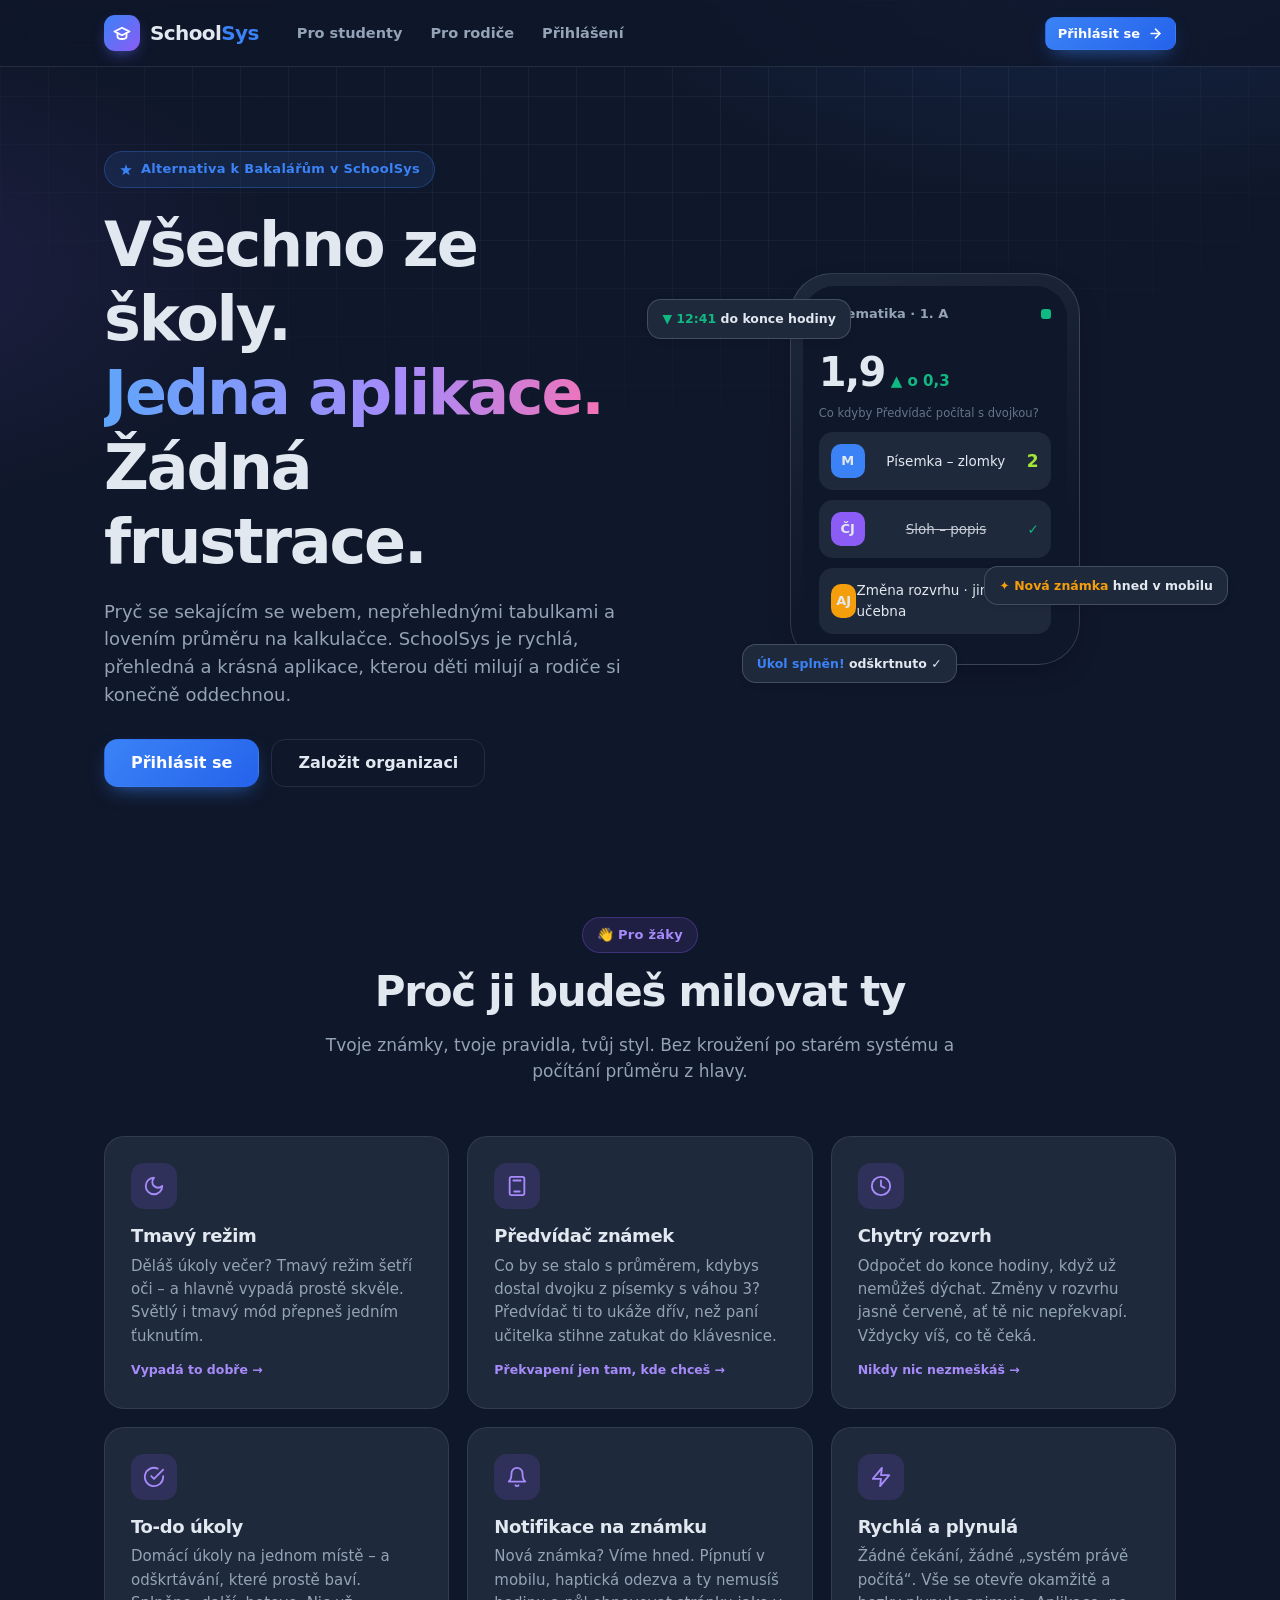
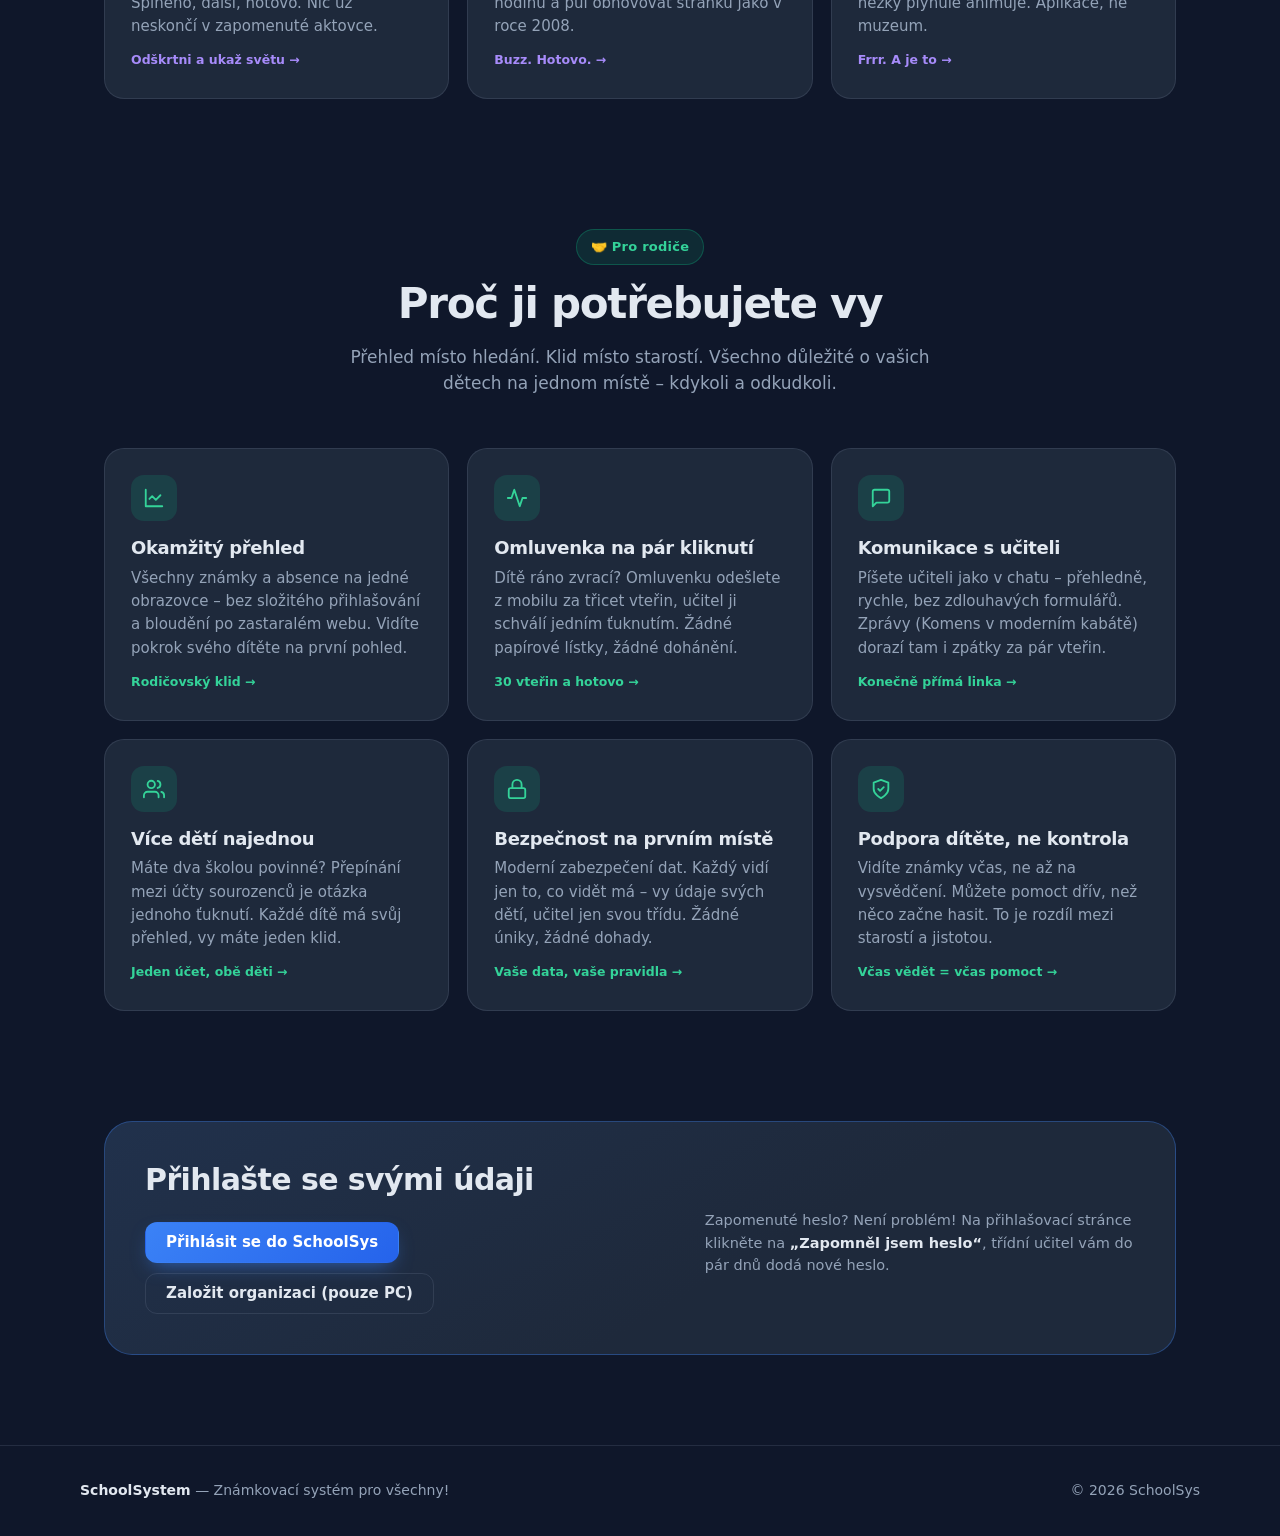
==== commit 35ffdb28: "Design úpravy učitele (mobil): statistiky Docházky do mřížky 2×2 s centrovaným obsahem bez přetékání" ====
--- a/index.html
+++ b/index.html
@@ -5,12 +5,12 @@
 <meta name="viewport" content="width=device-width, initial-scale=1.0">
 <title>SchoolSys – Známky, úkoly a zprávy. Konečně bez frustrace.</title>
 <meta name="description" content="SchoolSys je rychlá a krásná alternativa k Bakalářům. Studenti si spočítají průměr jedním ťuknutím, rodiče pošlou omluvenku za pár vteřin, učitelé zapíšou hodinu během přestávky.">
-<link rel="stylesheet" href="assets/style.css?v=64">
+<link rel="stylesheet" href="assets/style.css?v=66">
 <link rel="icon" href="data:image/svg+xml,<svg xmlns='http://www.w3.org/2000/svg' viewBox='0 0 100 100'><rect width='100' height='100' rx='26' fill='%233B82F6'/><text x='50' y='68' font-size='52' text-anchor='middle' fill='white' font-family='Arial' font-weight='bold'>S</text></svg>">
 <style>
   .store-body ul { margin: 8px 0 0; padding-left: 18px; }
 </style>
-<script>window.SS_COMMIT_COUNT=45;</script>
+<script>window.SS_COMMIT_COUNT=46;</script>
 </head>
 <body class="landing">
 <div class="bgfx"></div>
@@ -54,14 +54,6 @@
       <a class="btn btn-primary btn-lg" href="app.html">Přihlásit se</a>
       <a class="btn btn-ghost btn-lg" href="app.html#/org-request">Založit organizaci</a>
     </div>
-    <div class="hero-note" style="margin-top:8px">
-      <svg width="15" height="15" viewBox="0 0 24 24" fill="none" stroke="var(--ok)" stroke-width="2.4" stroke-linecap="round" stroke-linejoin="round"><rect x="4" y="2" width="16" height="20" rx="2"/><path d="M8 6h8"/></svg>
-      Zakládání organizace je možné pouze na počítači 🖥️
-    </div>
-    <div class="hero-note">
-      <svg width="15" height="15" viewBox="0 0 24 24" fill="none" stroke="var(--ok)" stroke-width="2.4" stroke-linecap="round" stroke-linejoin="round"><path d="M22 11.08V12a10 10 0 1 1-5.93-9.14"/><path d="m22 4-10 10.01-3-3"/></svg>
-      Tmavý režim · plynulé animace · načte se okamžitě · funguje v mobilu i na počítači
-    </div>
   </div>
 
   <div class="mock-wrap">
@@ -99,7 +91,7 @@
 <!-- ================= PRO STUDENTY ================= -->
 <section class="sec tone-student" id="pro-studenty">
   <div class="sec-head student-head">
-    <span class="kicker">👋 Pro tebe</span>
+    <span class="kicker">👋 Pro žáky</span>
     <h2>Proč ji budeš milovat ty</h2>
     <p class="sub">Tvoje známky, tvoje pravidla, tvůj styl. Bez kroužení po starém systému a počítání průměru z hlavy.</p>
   </div>
@@ -124,7 +116,7 @@
     </div>
     <div class="feat-card">
       <div class="feat-ic"><svg width="22" height="22" viewBox="0 0 24 24" fill="none" stroke="currentColor" stroke-width="2" stroke-linecap="round" stroke-linejoin="round"><path d="M22 11.08V12a10 10 0 1 1-5.93-9.14"/><path d="m22 4-10 10.01-3-3"/></svg></div>
-      <h3>To-do úkolů</h3>
+      <h3>To-do úkoly</h3>
       <p>Domácí úkoly na jednom místě – a odškrtávání, které prostě baví. Splněno, další, hotovo. Nic už neskončí v zapomenuté aktovce.</p>
       <span class="feat-tag">Odškrtni a ukaž světu →</span>
     </div>
@@ -146,7 +138,7 @@
 <!-- ================= PRO RODIČE ================= -->
 <section class="sec tone-parent" id="pro-rodice" style="padding-top:40px;">
   <div class="sec-head parent-head">
-    <span class="kicker">🤝 Pro vás</span>
+    <span class="kicker">🤝 Pro rodiče</span>
     <h2>Proč ji potřebujete vy</h2>
     <p class="sub">Přehled místo hledání. Klid místo starostí. Všechno důležité o vašich dětech na jednom místě – kdykoli a odkudkoli.</p>
   </div>
@@ -189,49 +181,26 @@
     </div>
   </div>
 </section>
-
-<!-- reassurance -->
-<div class="band">
-  <div class="band-in">
-    <div class="band-item">
-      <svg class="band-ic" width="20" height="20" viewBox="0 0 24 24" fill="none" stroke="currentColor" stroke-width="2.2" stroke-linecap="round" stroke-linejoin="round"><path d="m22 4-10 10.01-3-3"/><path d="M22 11.08V12a10 10 0 1 1-5.93-9.14"/></svg>
-      <div><b>Bleskově rychlá</b><span>Vše do dvou kliknutí, žádné čekání.</span></div>
-    </div>
-    <div class="band-item">
-      <svg class="band-ic" width="20" height="20" viewBox="0 0 24 24" fill="none" stroke="currentColor" stroke-width="2.2" stroke-linecap="round" stroke-linejoin="round"><path d="M12 3a6 6 0 0 0 9 9 9 9 0 1 1-9-9Z"/></svg>
-      <div><b>Konečně krásná</b><span>Tmavý i světlý režim, plynulé animace.</span></div>
-    </div>
-    <div class="band-item">
-      <svg class="band-ic" width="20" height="20" viewBox="0 0 24 24" fill="none" stroke="currentColor" stroke-width="2.2" stroke-linecap="round" stroke-linejoin="round"><path d="M12 20h9"/><path d="M16.5 3.5a2.1 2.1 0 0 1 3 3L7 19l-4 1 1-4Z"/></svg>
-      <div><b>Jednoduchá pro všechny</b><span>Učitel, žák i prarodič to zvládnou.</span></div>
-    </div>
-    <div class="band-item">
-      <svg class="band-ic" width="20" height="20" viewBox="0 0 24 24" fill="none" stroke="currentColor" stroke-width="2.2" stroke-linecap="round" stroke-linejoin="round"><path d="M21 2l-2 2m-7.6 7.6a5.5 5.5 0 1 1-7.78 7.78 5.5 5.5 0 0 1 7.78-7.78Zm0 0L15.5 7.5m0 0 3 3L22 7l-3-3m-3.5 3.5L19 4"/></svg>
-      <div><b>Pro všechny role</b><span>Studentský, rodičovský i učitelský účet.</span></div>
-    </div>
-  </div>
-</div>
 
 <!-- demo / přihlášení -->
 <section class="demo" id="demo">
   <div class="demo-card">
     <div>
       <h2>Přihlašte se svými údaji</h2>
-      <p>SchoolSys je soukromá aplikace školy. Účty zakládá správce: každý žák, rodič i učitel má vlastní uživatelské jméno a heslo a přihlásí se jimi ve formuláři v aplikaci.</p>
       <div class="demo-acts">
         <a class="btn btn-primary" href="app.html">Přihlásit se do SchoolSys</a>
         <a class="btn btn-ghost" href="app.html#/org-request">Založit organizaci (pouze PC)</a>
       </div>
     </div>
     <div>
-      <p style="font-size:14.5px;color:var(--muted)">Zapomněli jste heslo? Na přihlašovací obrazovce klepněte na <b style="color:var(--text)">„Zapomněl jsem heslo“</b> – správce pošle nové heslo třídnímu učiteli a ten vám ho předá.</p>
+      <p style="font-size:14.5px;color:var(--muted)">Zapomenuté heslo? Není problém! Na přihlašovací stránce klikněte na <b style="color:var(--text)">„Zapomněl jsem heslo“</b>, třídní učitel vám do pár dnů dodá nové heslo.</p>
     </div>
   </div>
 </section>
 
 <footer class="footer">
   <div class="footer-in">
-    <span><b style="color:var(--text)">SchoolSys</b> — soukromá aplikace školy. Přihlašují se jen účty vytvořené správcem.</span>
+    <span><b style="color:var(--text)">SchoolSystem</b> — Známkovací systém pro všechny!</span>
     <span>© 2026 SchoolSys</span>
   </div>
 </footer>
--- a/assets/style.css
+++ b/assets/style.css
@@ -751,6 +751,11 @@
 
 /* mobilní doladění specifických komponent */
 @media (max-width: 640px) {
+  .stat-grid { grid-template-columns: 1fr 1fr; gap: 8px; }
+  .stat-grid .stat { flex-direction: column; align-items: flex-start; gap: 8px; padding: 12px 10px; }
+  .stat-grid .stat .s-ic { width: 34px; height: 34px; border-radius: 10px; }
+  .stat-grid .stat b { font-size: 20px; }
+  .stat-grid .stat span { font-size: 11px; line-height: 1.3; }
   .at-set { gap: 5px; }
   .at-btn { width: 38px; height: 38px; font-size: 14px; border-radius: 10px; }
   .at-leg { gap: 10px 14px; font-size: 11px; }
@@ -896,14 +901,14 @@
 @media (max-width: 900px) { .p-up-grid { grid-template-columns: 1fr; } }
 
 /* ---- Potvrzení rodičů u akce (učitel) ---- */
-.ack-box { margin-top: 10px; background: var(--surface-2); border: 1px solid var(--border); border-radius: 10px; padding: 10px 12px; }
+.ack-box { margin-top: 8px; background: var(--surface-2); border: 1px solid var(--border); border-radius: 10px; padding: 7px 10px; }
 .ack-box.ack-ok { border-color: rgba(16, 185, 129, .45); background: rgba(16, 185, 129, .07); }
-.ack-head { display: flex; align-items: center; justify-content: space-between; gap: 8px; font-size: 12.5px; font-weight: 800; text-transform: uppercase; letter-spacing: .02em; color: var(--muted); }
-.ack-head span { display: inline-flex; align-items: center; gap: 7px; white-space: nowrap; }
+.ack-head { display: flex; align-items: center; justify-content: space-between; gap: 8px; font-size: 11.5px; font-weight: 800; text-transform: uppercase; letter-spacing: .02em; color: var(--muted); }
+.ack-head span { display: inline-flex; align-items: center; gap: 6px; white-space: nowrap; }
 .ack-box.ack-ok .ack-head { color: var(--ok); }
-.ack-head b { color: var(--text); font-size: 14px; white-space: nowrap; }
-.ack-names { display: flex; flex-wrap: wrap; gap: 6px; margin-top: 8px; }
-.ack-pill { background: rgba(16,185,129,.14); color: var(--ok); border: 1px solid rgba(16,185,129,.35); border-radius: 99px; padding: 3px 10px; font-size: 12px; font-weight: 700; }
-
-/* ---- Potvrzený chip rodiče (vlastní řádek, výrazný) ---- */
-.ack-mine { margin-top: 10px; display: flex; align-items: center; gap: 8px; background: rgba(16,185,129,.1); border: 1px solid rgba(16,185,129,.4); border-radius: 10px; padding: 9px 12px; font-size: 13px; font-weight: 800; color: var(--ok); }
+.ack-head b { color: var(--text); font-size: 13px; white-space: nowrap; }
+.ack-names { display: flex; flex-wrap: wrap; gap: 5px; margin-top: 6px; }
+.ack-pill { background: rgba(16,185,129,.14); color: var(--ok); border: 1px solid rgba(16,185,129,.35); border-radius: 99px; padding: 2px 9px; font-size: 11.5px; font-weight: 700; }
+
+/* ---- Potvrzený chip rodiče (kompaktní, inline) ---- */
+.ack-mine { margin-top: 8px; display: inline-flex; align-items: center; gap: 6px; background: rgba(16,185,129,.1); border: 1px solid rgba(16,185,129,.4); border-radius: 99px; padding: 4px 11px; font-size: 12px; font-weight: 800; color: var(--ok); }
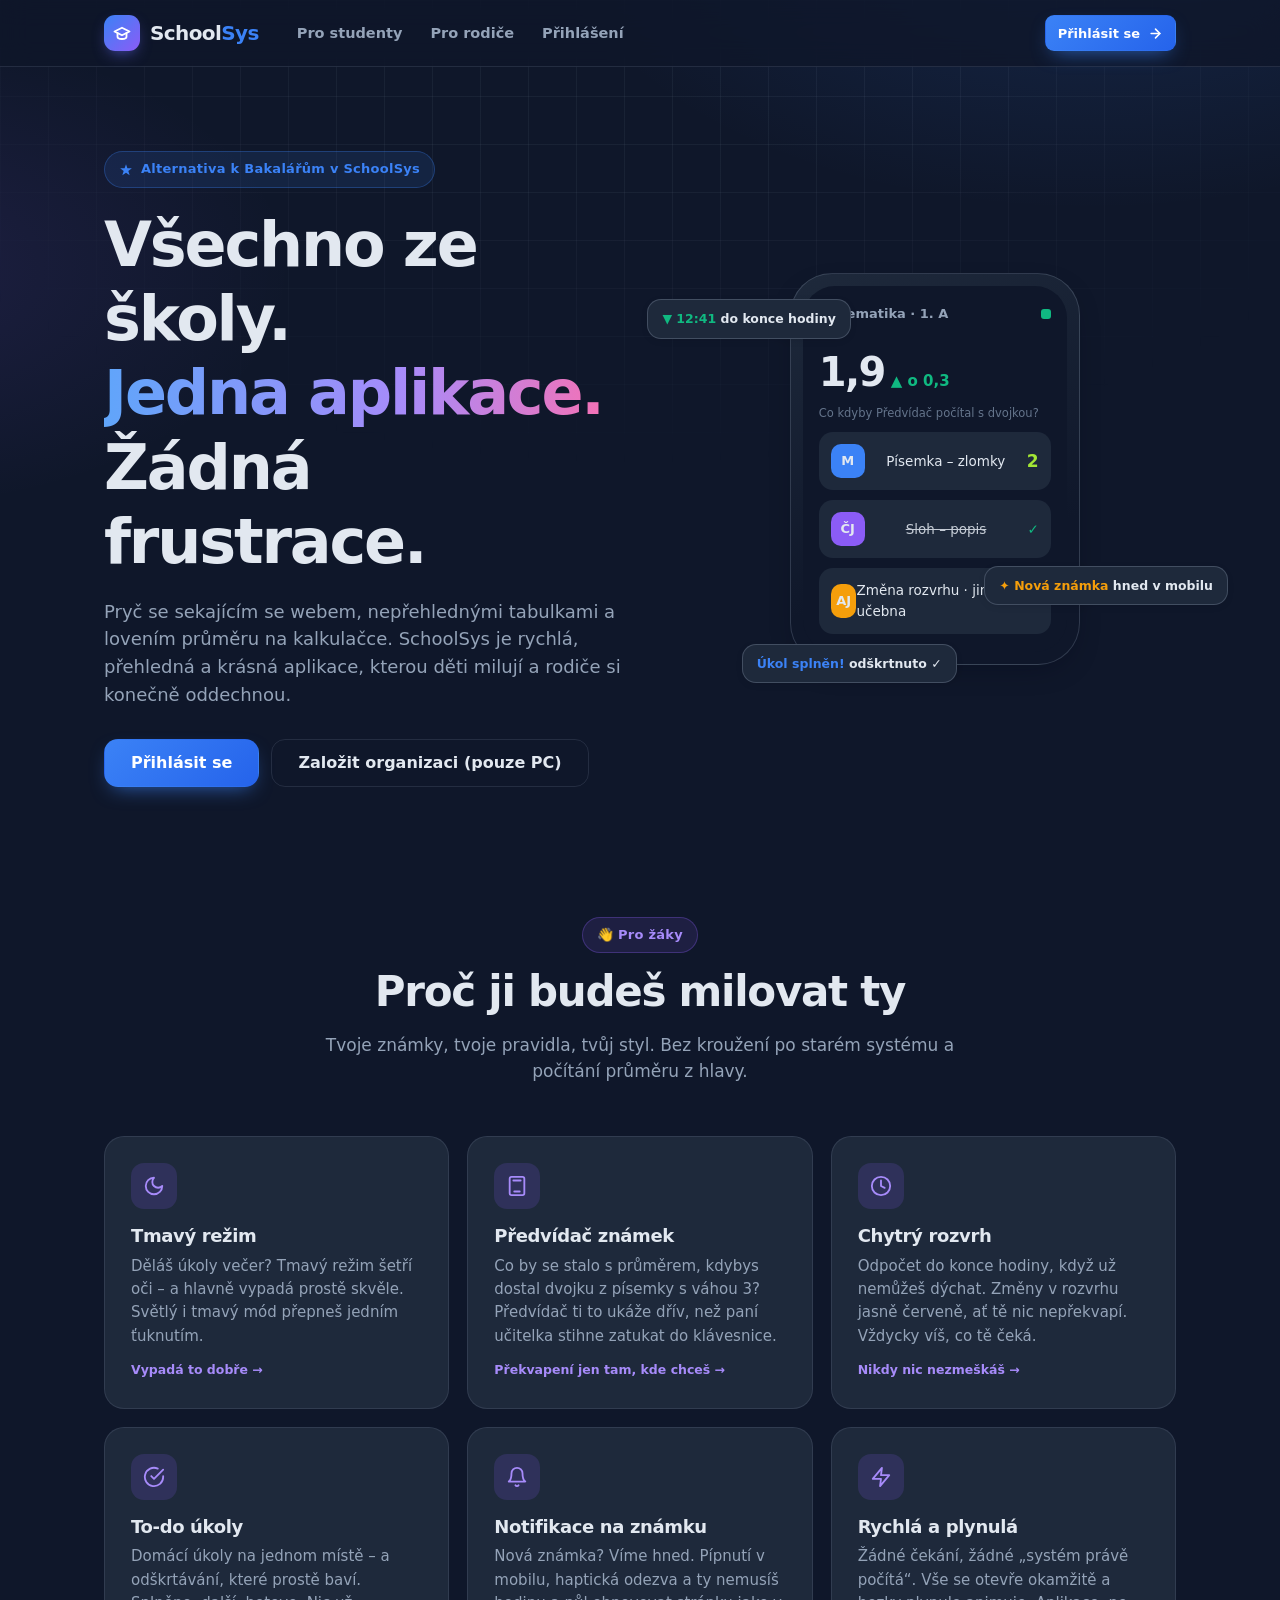
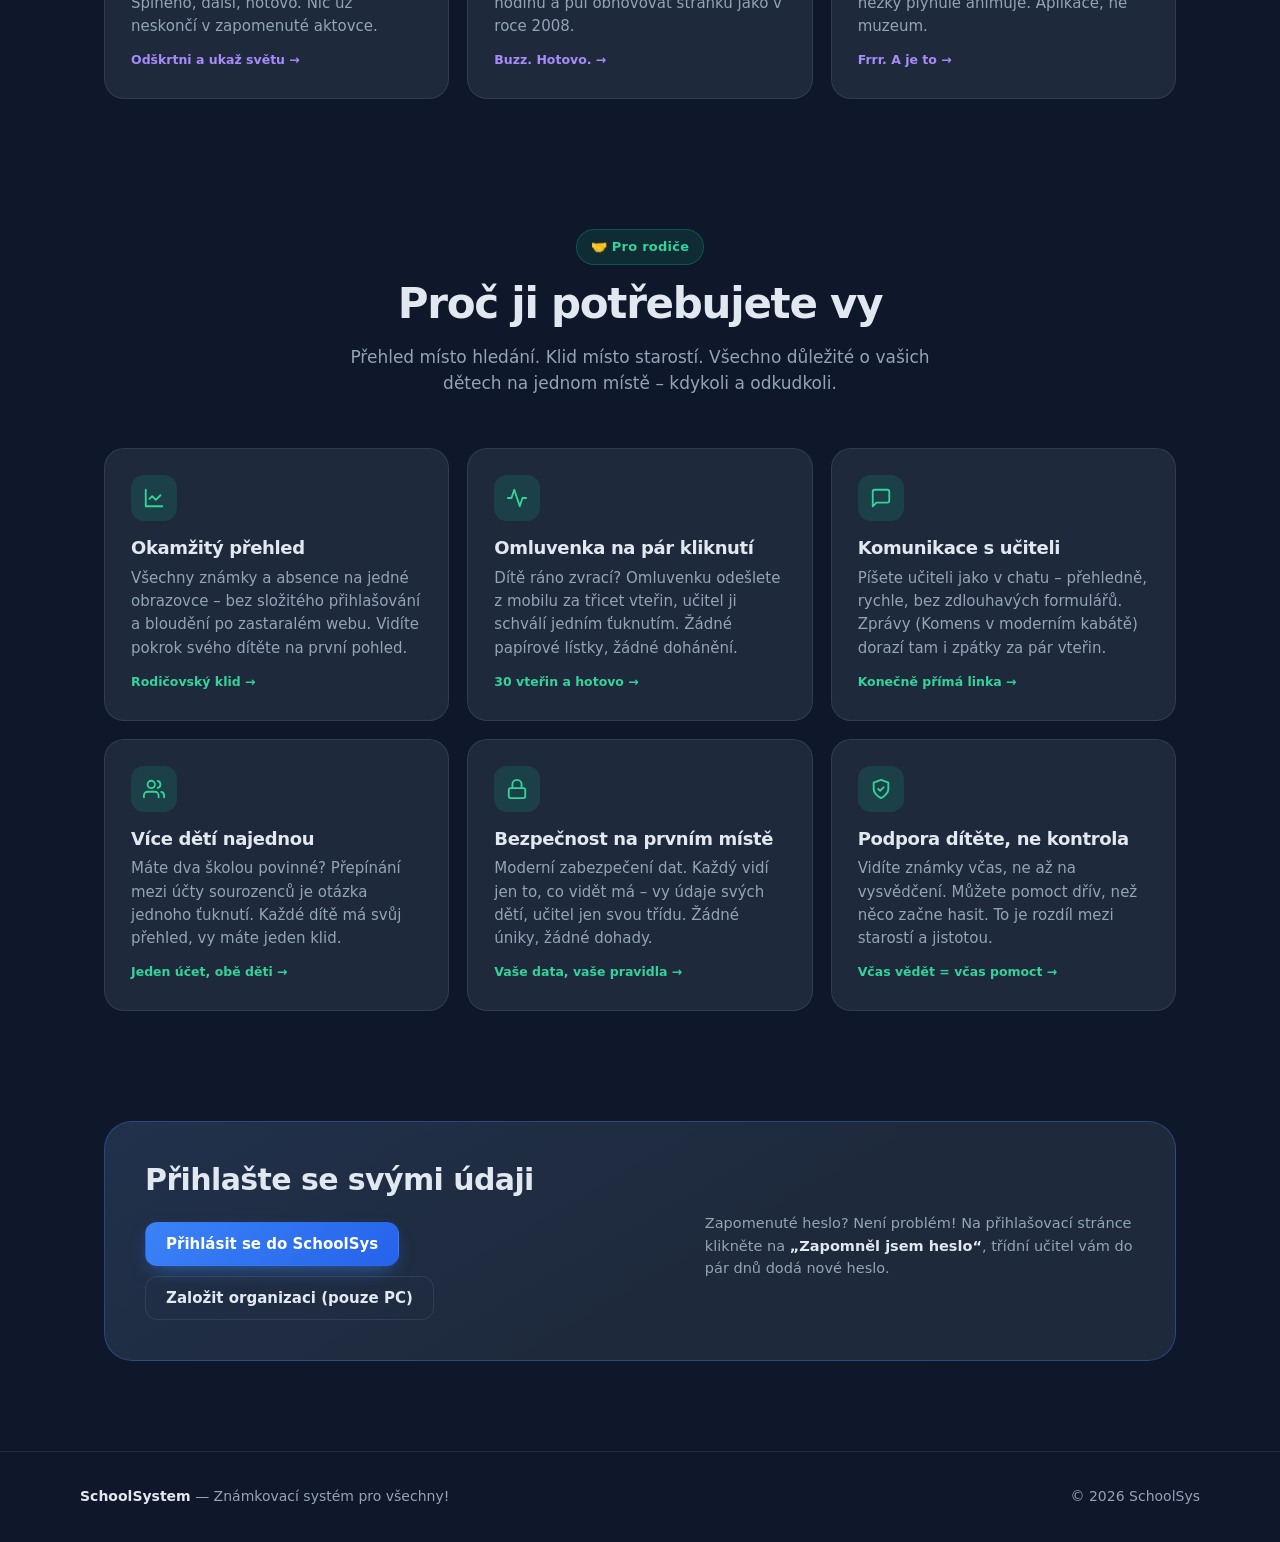
==== commit da8d57e8: "Oprava formuláře založení organizace" ====
--- a/index.html
+++ b/index.html
@@ -5,12 +5,12 @@
 <meta name="viewport" content="width=device-width, initial-scale=1.0">
 <title>SchoolSys – Známky, úkoly a zprávy. Konečně bez frustrace.</title>
 <meta name="description" content="SchoolSys je rychlá a krásná alternativa k Bakalářům. Studenti si spočítají průměr jedním ťuknutím, rodiče pošlou omluvenku za pár vteřin, učitelé zapíšou hodinu během přestávky.">
-<link rel="stylesheet" href="assets/style.css?v=66">
+<link rel="stylesheet" href="assets/style.css?v=69">
 <link rel="icon" href="data:image/svg+xml,<svg xmlns='http://www.w3.org/2000/svg' viewBox='0 0 100 100'><rect width='100' height='100' rx='26' fill='%233B82F6'/><text x='50' y='68' font-size='52' text-anchor='middle' fill='white' font-family='Arial' font-weight='bold'>S</text></svg>">
 <style>
   .store-body ul { margin: 8px 0 0; padding-left: 18px; }
 </style>
-<script>window.SS_COMMIT_COUNT=46;</script>
+<script>window.SS_COMMIT_COUNT=49;</script>
 </head>
 <body class="landing">
 <div class="bgfx"></div>
@@ -52,7 +52,7 @@
     </p>
     <div class="hero-cta">
       <a class="btn btn-primary btn-lg" href="app.html">Přihlásit se</a>
-      <a class="btn btn-ghost btn-lg" href="app.html#/org-request">Založit organizaci</a>
+      <a class="btn btn-ghost btn-lg" href="app.html#/org-request">Založit organizaci (pouze PC)</a>
     </div>
   </div>
 
--- a/assets/style.css
+++ b/assets/style.css
@@ -56,6 +56,7 @@
   -webkit-font-smoothing: antialiased;
   transition: background 0.25s ease, color 0.25s ease;
 }
+body.modal-open { overflow: hidden; }
 img { max-width: 100%; }
 a { color: var(--accent); text-decoration: none; }
 button { font-family: inherit; }
@@ -68,7 +69,7 @@
   display: inline-flex; align-items: center; justify-content: center; gap: 8px;
   border: 1px solid transparent; cursor: pointer; white-space: nowrap;
   font-weight: 700; font-size: 15px; line-height: 1;
-  padding: 12px 20px; border-radius: 12px;
+  min-height: 44px; padding: 12px 20px; border-radius: 12px;
   transition: transform 0.12s ease, background 0.15s ease, box-shadow 0.15s ease, border-color 0.15s ease, color 0.15s ease;
   user-select: none;
 }
@@ -83,7 +84,7 @@
 .btn-ok:hover { filter: brightness(1.05); }
 .btn-bad { background: var(--bad); color: #fff; }
 .btn-bad:hover { filter: brightness(1.08); }
-.btn-sm { padding: 8px 12px; font-size: 13px; border-radius: 9px; }
+.btn-sm { min-height: 36px; padding: 8px 12px; font-size: 13px; border-radius: 9px; }
 .btn-lg { padding: 15px 26px; font-size: 16px; border-radius: 14px; }
 .btn[disabled] { opacity: 0.45; pointer-events: none; }
 .icon-btn {
@@ -359,6 +360,12 @@
 input.txt.rt-time { min-height: 36px; }
 textarea.ta { min-height: 44px; }
 .field input:focus, .field select:focus, .field textarea:focus, input.txt:focus, select.sel:focus, textarea.ta:focus { border-color: var(--accent); box-shadow: 0 0 0 3px rgba(59,130,246,0.2); }
+.field input:disabled, .field select:disabled, .field textarea:disabled { opacity: 0.62; border-style: dashed; cursor: not-allowed; }
+.field-error { color: var(--bad); font-size: 12px; line-height: 1.35; }
+.field-error[hidden] { display: none; }
+.field [aria-invalid="true"] { border-color: var(--bad) !important; box-shadow: 0 0 0 3px rgba(239,68,68,0.16) !important; }
+.org-req-device-note { border-color: var(--warn); margin-bottom: 14px; }
+.org-req-disabled { opacity: 0.82; }
 .field-row { display: grid; grid-template-columns: 1fr 1fr; gap: 12px; }
 .field-row-3 { display: grid; grid-template-columns: repeat(3, 1fr); gap: 12px; }
 .form-row-btns { display: flex; gap: 10px; margin-top: 8px; flex-wrap: wrap; }
@@ -450,8 +457,9 @@
 /* ---- Heslo s okem ---- */
 .pass-wrap { position: relative; display: flex; }
 .pass-wrap input { flex: 1; padding-right: 44px !important; }
-.pass-eye { position: absolute; right: 6px; top: 50%; transform: translateY(-50%); background: none; border: 0; cursor: pointer; color: var(--muted); display: grid; place-items: center; width: 34px; height: 34px; border-radius: 8px; }
-.pass-eye:hover { color: var(--accent); background: var(--surface-2); }
+.pass-eye { position: absolute; right: 6px; top: 50%; transform: translateY(-50%); background: none; border: 0; cursor: pointer; color: var(--muted); display: grid; place-items: center; width: 44px; min-width: 44px; height: 44px; min-height: 44px; border-radius: 8px; }
+.pass-eye:hover:not(:disabled) { color: var(--accent); background: var(--surface-2); }
+.pass-eye:disabled { cursor: not-allowed; opacity: 0.45; }
 /* ---- Mobil: docházka karty ---- */
 .mob-abs-list { display: grid; gap: 10px; }
 .mob-abs { border: 1px solid var(--border); border-radius: 11px; padding: 11px 12px; }
@@ -544,7 +552,7 @@
 
 /* modal + toast */
 .overlay { position: fixed; inset: 0; background: rgba(2, 6, 23, 0.6); backdrop-filter: blur(3px); z-index: 90; display: grid; place-items: center; padding: 20px; animation: fadeIn 0.15s ease; }
-.modal { background: var(--surface); border: 1px solid var(--border); border-radius: var(--r-lg); padding: 22px; width: 100%; max-width: 520px; max-height: 86vh; overflow-y: auto; box-shadow: var(--shadow); animation: popIn 0.18s ease; }
+.modal { background: var(--surface); border: 1px solid var(--border); border-radius: var(--r-lg); padding: 22px; width: 100%; max-width: 520px; max-height: 86vh; min-width: 0; overflow-y: auto; overflow-wrap: anywhere; word-break: break-word; box-shadow: var(--shadow); animation: popIn 0.18s ease; }
 .modal.wide { max-width: 720px; }
 .modal h3 { margin-bottom: 14px; font-size: 19px; }
 @keyframes fadeIn { from { opacity: 0; } }
